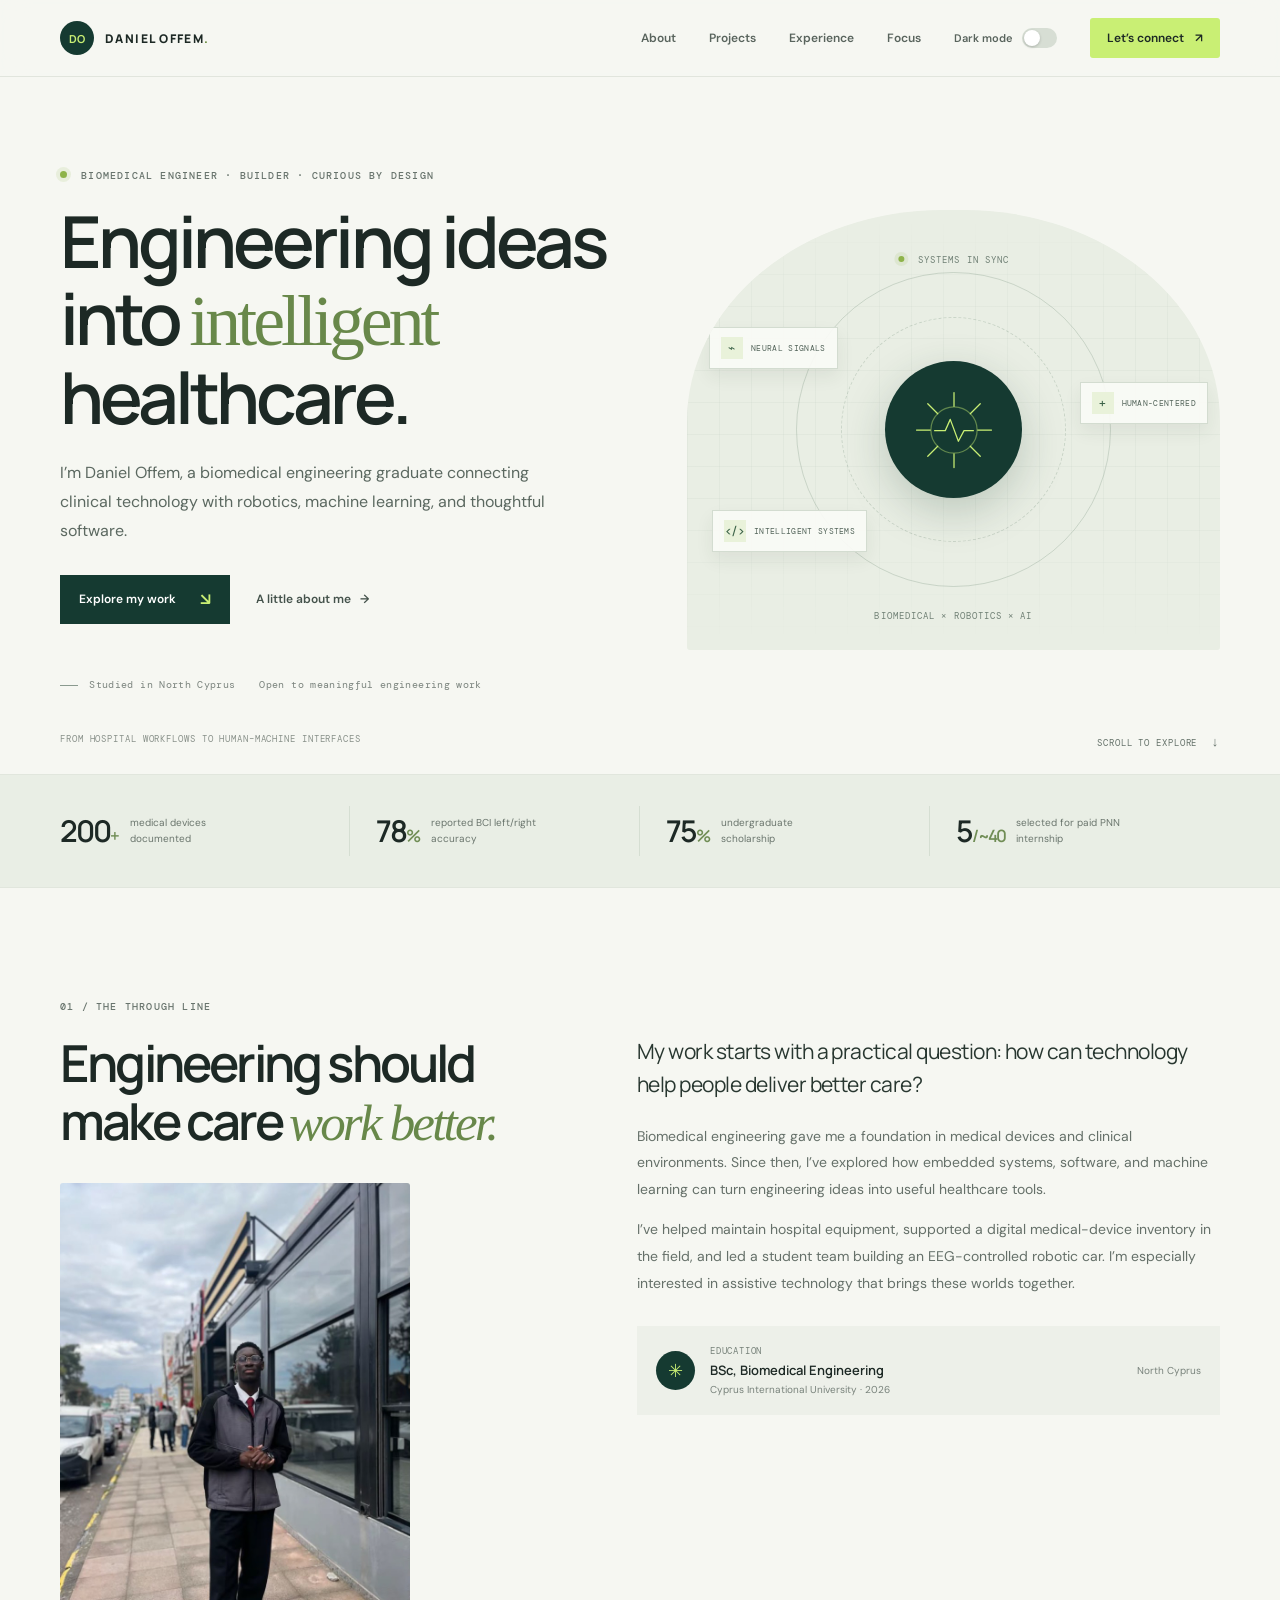
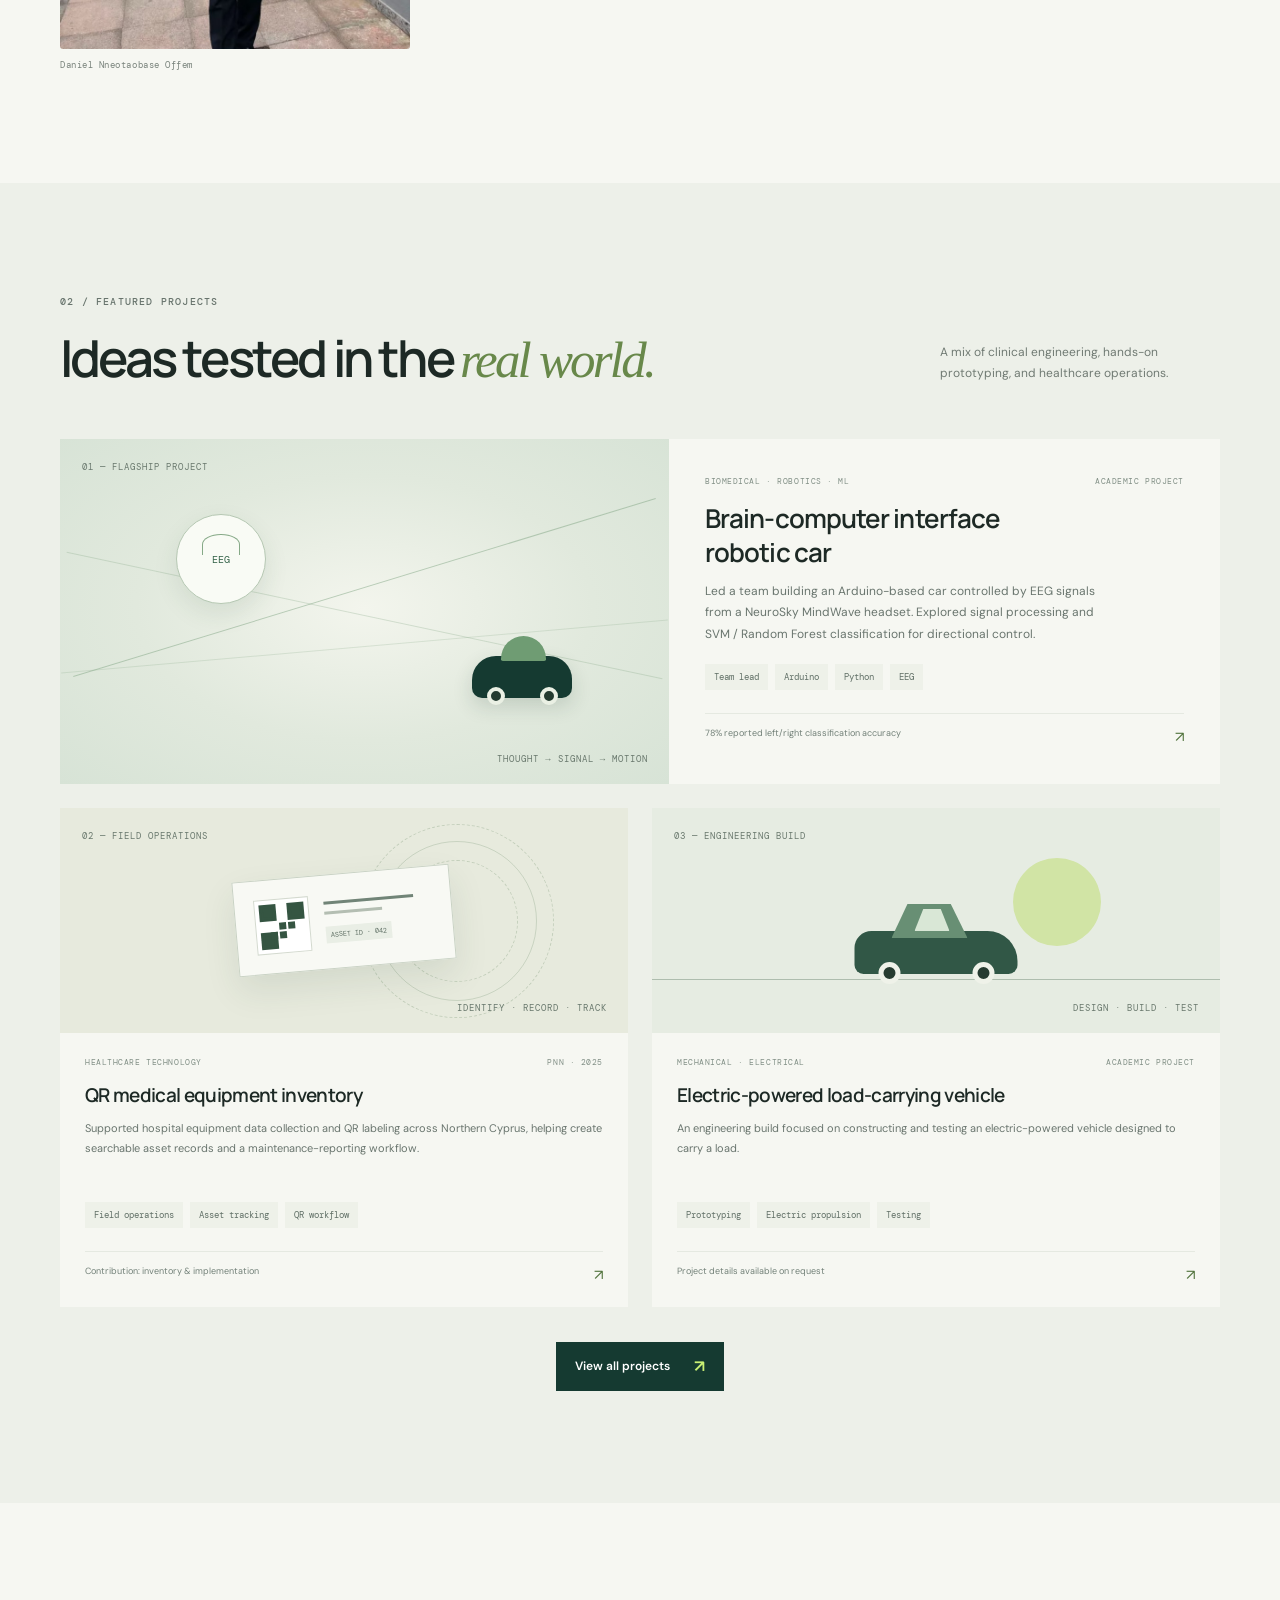
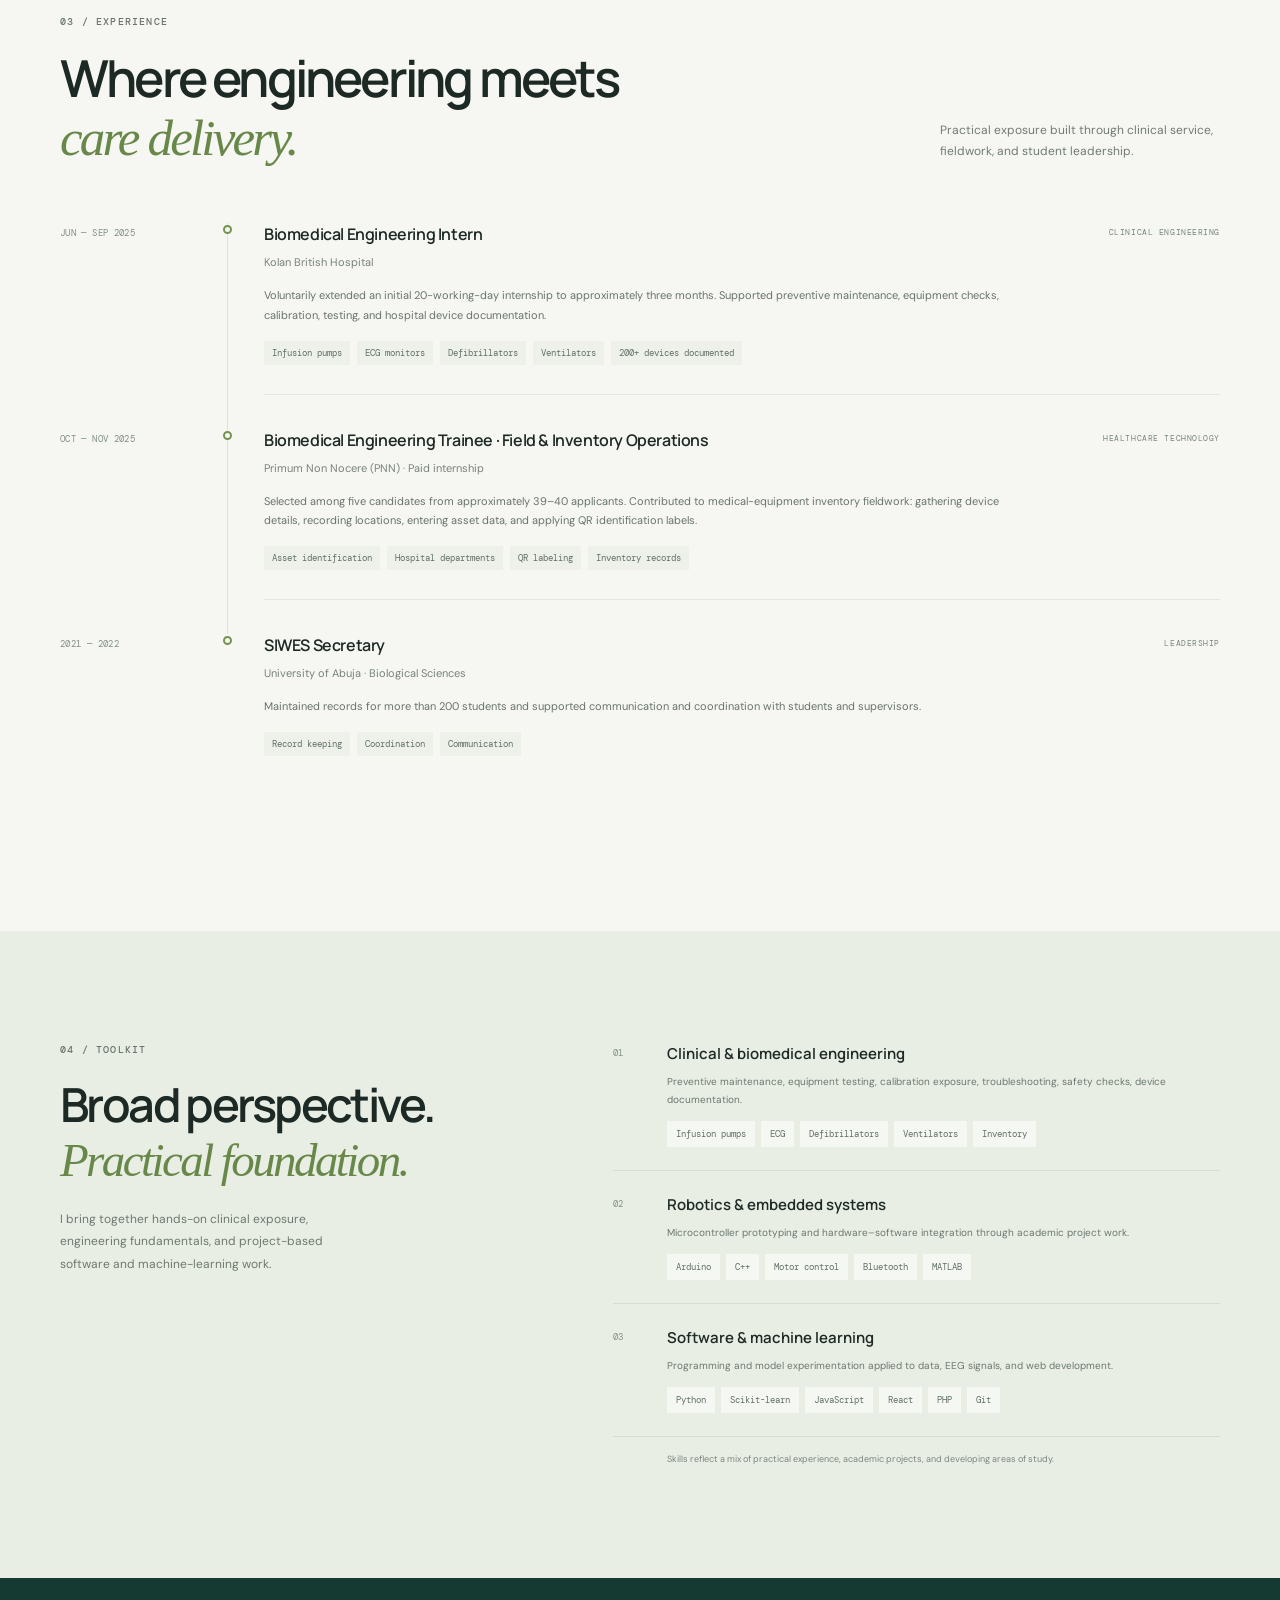
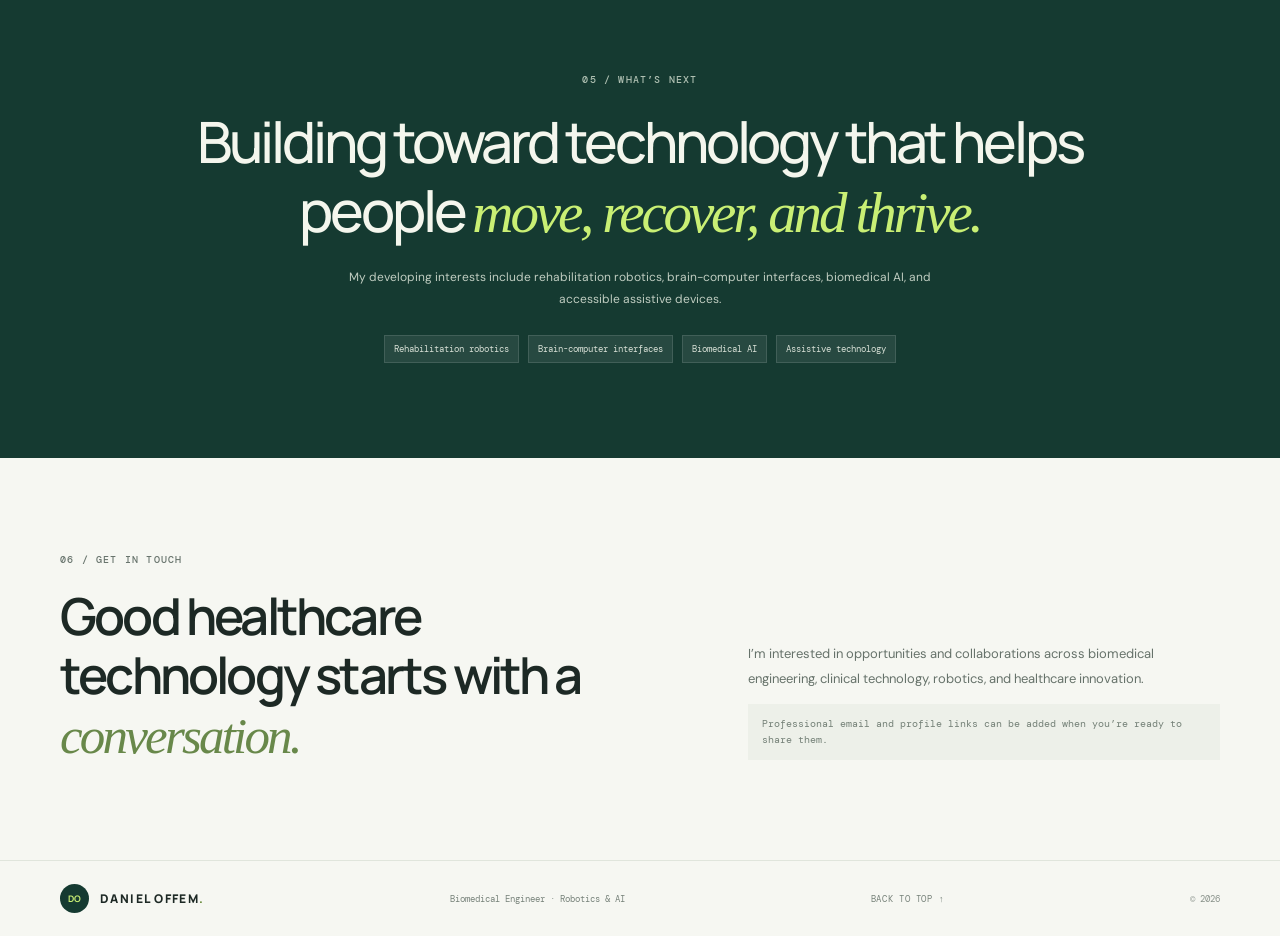
==== index.html @ da41ec12 "My first commit" ====
<!doctype html>
<html lang="en">
  <head>
    <meta charset="utf-8" />
    <meta name="viewport" content="width=device-width, initial-scale=1" />
    <meta
      name="description"
      content="Daniel Nneotaobase Offem is a biomedical engineering graduate working at the intersection of clinical technology, robotics, and AI."
    />
    <meta name="theme-color" content="#f6f7f2" />
    <title>Daniel Offem — Biomedical Engineer &amp; Emerging Technologist</title>
    <link rel="preconnect" href="https://fonts.googleapis.com" />
    <link rel="preconnect" href="https://fonts.gstatic.com" crossorigin />
    <link
      href="https://fonts.googleapis.com/css2?family=DM+Mono:wght@400;500&family=DM+Sans:wght@400;500;600;700&family=Manrope:wght@400;500;600;700;800&display=swap"
      rel="stylesheet"
    />
    <link rel="stylesheet" href="styles.css" />
    <script src="script.js" defer></script>
  </head>
  <body>
    <a class="skip-link" href="#main">Skip to content</a>
    <header class="site-header">
      <nav class="nav container" aria-label="Main navigation">
        <a class="brand" href="index.html#home" aria-label="Daniel Offem, home">
          <span class="brand-mark">DO</span>
          <span>DANIEL OFFEM<span class="brand-dot">.</span></span>
        </a>
        <button class="menu-toggle" type="button" aria-expanded="false" aria-controls="nav-links">
          <span class="sr-only">Toggle navigation</span>
          <span></span><span></span>
        </button>
        <div class="nav-links" id="nav-links">
          <a href="index.html#about">About</a>
          <a href="projects.html">Projects</a>
          <a href="index.html#experience">Experience</a>
          <a href="index.html#focus">Focus</a>
          <button class="theme-toggle" type="button" role="switch" aria-checked="false" aria-label="Dark mode">
            <span class="theme-toggle-label">Dark mode</span>
            <span class="theme-toggle-track" aria-hidden="true"><span></span></span>
          </button>
          <a class="nav-cta" href="index.html#contact">Let’s connect <span aria-hidden="true">↗</span></a>
        </div>
      </nav>
    </header>

    <main id="main">
      <section class="hero section" id="home">
        <div class="container hero-grid">
          <div class="hero-copy">
            <p class="eyebrow"><span class="status-dot"></span> BIOMEDICAL ENGINEER · BUILDER · CURIOUS BY DESIGN</p>
            <h1>Engineering ideas into <span>intelligent</span> healthcare.</h1>
            <p class="hero-lede">
              I’m Daniel Offem, a biomedical engineering graduate connecting clinical
              technology with robotics, machine learning, and thoughtful software.
            </p>
            <div class="hero-actions">
              <a class="button button-dark" href="projects.html">Explore my work <span aria-hidden="true">↘</span></a>
              <a class="text-link" href="#about">A little about me <span aria-hidden="true">→</span></a>
            </div>
            <div class="hero-meta">
              <span><span class="meta-line"></span> Studied in North Cyprus</span>
              <span>Open to meaningful engineering work</span>
            </div>
          </div>

          <div class="hero-visual" aria-label="Abstract illustration of biomedical engineering and connected systems" role="img">
            <div class="visual-orbit orbit-one"></div>
            <div class="visual-orbit orbit-two"></div>
            <div class="visual-grid"></div>
            <div class="visual-label label-top"><span class="pulse"></span> SYSTEMS IN SYNC</div>
            <div class="visual-center">
              <svg viewBox="0 0 160 160" aria-hidden="true">
                <path d="M80 20v22m0 76v22M20 80h22m76 0h22M38 38l16 16m52 52 16 16m0-84-16 16m-52 52-16 16" />
                <circle cx="80" cy="80" r="37" />
                <path d="M49 81h17l8-18 13 35 9-17h15" />
              </svg>
            </div>
            <div class="visual-node node-bci"><span class="node-icon">⌁</span><span>NEURAL SIGNALS</span></div>
            <div class="visual-node node-care"><span class="node-icon">+</span><span>HUMAN-CENTERED</span></div>
            <div class="visual-node node-code"><span class="node-icon">&lt;/&gt;</span><span>INTELLIGENT SYSTEMS</span></div>
            <div class="visual-label label-bottom">BIOMEDICAL × ROBOTICS × AI</div>
          </div>
        </div>
        <div class="container hero-bottom">
          <span>FROM HOSPITAL WORKFLOWS TO HUMAN–MACHINE INTERFACES</span>
          <a href="#about" aria-label="Scroll to about section">SCROLL TO EXPLORE <span aria-hidden="true">↓</span></a>
        </div>
      </section>

      <section class="proof-strip" aria-label="Selected highlights">
        <div class="container proof-grid">
          <div class="proof-item"><strong>200<span>+</span></strong><span>medical devices documented</span></div>
          <div class="proof-item"><strong>78<span>%</span></strong><span>reported BCI left/right accuracy</span></div>
          <div class="proof-item"><strong>75<span>%</span></strong><span>undergraduate scholarship</span></div>
          <div class="proof-item"><strong>5<span>/ ~40</span></strong><span>selected for paid PNN internship</span></div>
        </div>
      </section>

      <section class="section about-section" id="about">
        <div class="container two-column">
          <div class="section-intro">
            <p class="eyebrow">01 / THE THROUGH LINE</p>
            <h2>Engineering should make care <em>work better.</em></h2>
            <figure class="about-portrait">
              <img
                src="images/daniel-offem.jpg"
                alt="Daniel Offem standing on a city sidewalk."
                width="768"
                height="1024"
              />
              <figcaption>Daniel Nneotaobase Offem</figcaption>
            </figure>
          </div>
          <div class="about-copy">
            <p class="large-copy">
              My work starts with a practical question: how can technology help people
              deliver better care?
            </p>
            <p>
              Biomedical engineering gave me a foundation in medical devices and clinical
              environments. Since then, I’ve explored how embedded systems, software, and
              machine learning can turn engineering ideas into useful healthcare tools.
            </p>
            <p>
              I’ve helped maintain hospital equipment, supported a digital medical-device
              inventory in the field, and led a student team building an EEG-controlled
              robotic car. I’m especially interested in assistive technology that brings
              these worlds together.
            </p>
            <div class="education-card">
              <div class="education-icon" aria-hidden="true">✳</div>
              <div>
                <span class="card-kicker">EDUCATION</span>
                <strong>BSc, Biomedical Engineering</strong>
                <span>Cyprus International University · 2026</span>
              </div>
              <span class="education-location">North Cyprus</span>
            </div>
          </div>
        </div>
      </section>

      <section class="section work-section" id="work">
        <div class="container">
          <div class="section-heading">
            <div>
              <p class="eyebrow">02 / FEATURED PROJECTS</p>
              <h2>Ideas tested in the <em>real world.</em></h2>
            </div>
            <p class="section-note">A mix of clinical engineering, hands-on prototyping, and healthcare operations.</p>
          </div>
          <div class="project-grid">
            <article class="project-card project-featured">
              <div class="project-art bci-art">
                <span class="art-index">01 — FLAGSHIP PROJECT</span>
                <div class="signal-line signal-a"></div>
                <div class="signal-line signal-b"></div>
                <div class="signal-line signal-c"></div>
                <div class="bci-device"><span>EEG</span><i></i></div>
                <div class="bci-car"><span></span><span></span></div>
                <span class="art-caption">THOUGHT → SIGNAL → MOTION</span>
              </div>
              <div class="project-content">
                <div class="project-meta"><span>BIOMEDICAL · ROBOTICS · ML</span><span>ACADEMIC PROJECT</span></div>
                <h3>Brain-computer interface robotic car</h3>
                <p>
                  Led a team building an Arduino-based car controlled by EEG signals
                  from a NeuroSky MindWave headset. Explored signal processing and
                  SVM / Random Forest classification for directional control.
                </p>
                <div class="project-tags"><span>Team lead</span><span>Arduino</span><span>Python</span><span>EEG</span></div>
                <a class="project-foot" href="projects.html#bci-project" aria-label="Read the BCI robotic car project details"><span>78% reported left/right classification accuracy</span><span aria-hidden="true">↗</span></a>
              </div>
            </article>

            <article class="project-card">
              <div class="project-art inventory-art">
                <span class="art-index">02 — FIELD OPERATIONS</span>
                <div class="inventory-device">
                  <div class="qr-code" aria-hidden="true"><i></i><i></i><i></i><b></b></div>
                  <div><span class="device-line"></span><span class="device-line short"></span><span class="device-pill">ASSET ID · 042</span></div>
                </div>
                <div class="scan-ring"></div>
                <span class="art-caption">IDENTIFY · RECORD · TRACK</span>
              </div>
              <div class="project-content">
                <div class="project-meta"><span>HEALTHCARE TECHNOLOGY</span><span>PNN · 2025</span></div>
                <h3>QR medical equipment inventory</h3>
                <p>
                  Supported hospital equipment data collection and QR labeling across
                  Northern Cyprus, helping create searchable asset records and a
                  maintenance-reporting workflow.
                </p>
                <div class="project-tags"><span>Field operations</span><span>Asset tracking</span><span>QR workflow</span></div>
                <a class="project-foot" href="projects.html#inventory-project" aria-label="Read the QR medical equipment inventory project details"><span>Contribution: inventory &amp; implementation</span><span aria-hidden="true">↗</span></a>
              </div>
            </article>

            <article class="project-card">
              <div class="project-art vehicle-art">
                <span class="art-index">03 — ENGINEERING BUILD</span>
                <div class="vehicle-sun"></div>
                <div class="vehicle-track"></div>
                <div class="vehicle">
                  <span class="vehicle-cabin"></span><span class="wheel wheel-one"></span><span class="wheel wheel-two"></span>
                </div>
                <span class="art-caption">DESIGN · BUILD · TEST</span>
              </div>
              <div class="project-content">
                <div class="project-meta"><span>MECHANICAL · ELECTRICAL</span><span>ACADEMIC PROJECT</span></div>
                <h3>Electric-powered load-carrying vehicle</h3>
                <p>
                  An engineering build focused on constructing and testing an
                  electric-powered vehicle designed to carry a load.
                </p>
                <div class="project-tags"><span>Prototyping</span><span>Electric propulsion</span><span>Testing</span></div>
                <a class="project-foot" href="projects.html#vehicle-project" aria-label="Read the electric vehicle project details"><span>Project details available on request</span><span aria-hidden="true">↗</span></a>
              </div>
            </article>
          </div>
          <div class="all-projects-link">
            <a class="button button-dark" href="projects.html">View all projects <span aria-hidden="true">↗</span></a>
          </div>
        </div>
      </section>

      <section class="section experience-section" id="experience">
        <div class="container">
          <div class="section-heading">
            <div>
              <p class="eyebrow">03 / EXPERIENCE</p>
              <h2>Where engineering meets <em>care delivery.</em></h2>
            </div>
            <p class="section-note">Practical exposure built through clinical service, fieldwork, and student leadership.</p>
          </div>
          <div class="timeline">
            <article class="timeline-item">
              <div class="timeline-date">JUN — SEP 2025</div>
              <div class="timeline-marker"><span></span></div>
              <div class="timeline-body">
                <div class="timeline-title"><div><h3>Biomedical Engineering Intern</h3><span>Kolan British Hospital</span></div><span class="timeline-type">CLINICAL ENGINEERING</span></div>
                <p>Voluntarily extended an initial 20-working-day internship to approximately three months. Supported preventive maintenance, equipment checks, calibration, testing, and hospital device documentation.</p>
                <div class="experience-chips"><span>Infusion pumps</span><span>ECG monitors</span><span>Defibrillators</span><span>Ventilators</span><span>200+ devices documented</span></div>
              </div>
            </article>
            <article class="timeline-item">
              <div class="timeline-date">OCT — NOV 2025</div>
              <div class="timeline-marker"><span></span></div>
              <div class="timeline-body">
                <div class="timeline-title"><div><h3>Biomedical Engineering Trainee · Field &amp; Inventory Operations</h3><span>Primum Non Nocere (PNN) · Paid internship</span></div><span class="timeline-type">HEALTHCARE TECHNOLOGY</span></div>
                <p>Selected among five candidates from approximately 39–40 applicants. Contributed to medical-equipment inventory fieldwork: gathering device details, recording locations, entering asset data, and applying QR identification labels.</p>
                <div class="experience-chips"><span>Asset identification</span><span>Hospital departments</span><span>QR labeling</span><span>Inventory records</span></div>
              </div>
            </article>
            <article class="timeline-item">
              <div class="timeline-date">2021 — 2022</div>
              <div class="timeline-marker"><span></span></div>
              <div class="timeline-body">
                <div class="timeline-title"><div><h3>SIWES Secretary</h3><span>University of Abuja · Biological Sciences</span></div><span class="timeline-type">LEADERSHIP</span></div>
                <p>Maintained records for more than 200 students and supported communication and coordination with students and supervisors.</p>
                <div class="experience-chips"><span>Record keeping</span><span>Coordination</span><span>Communication</span></div>
              </div>
            </article>
          </div>
        </div>
      </section>

      <section class="section capabilities-section">
        <div class="container capability-grid">
          <div>
            <p class="eyebrow">04 / TOOLKIT</p>
            <h2>Broad perspective.<br /><em>Practical foundation.</em></h2>
            <p class="capability-intro">I bring together hands-on clinical exposure, engineering fundamentals, and project-based software and machine-learning work.</p>
          </div>
          <div class="capability-list">
            <article class="capability">
              <span class="capability-number">01</span>
              <div><h3>Clinical &amp; biomedical engineering</h3><p>Preventive maintenance, equipment testing, calibration exposure, troubleshooting, safety checks, device documentation.</p><div class="skill-tags"><span>Infusion pumps</span><span>ECG</span><span>Defibrillators</span><span>Ventilators</span><span>Inventory</span></div></div>
            </article>
            <article class="capability">
              <span class="capability-number">02</span>
              <div><h3>Robotics &amp; embedded systems</h3><p>Microcontroller prototyping and hardware–software integration through academic project work.</p><div class="skill-tags"><span>Arduino</span><span>C++</span><span>Motor control</span><span>Bluetooth</span><span>MATLAB</span></div></div>
            </article>
            <article class="capability">
              <span class="capability-number">03</span>
              <div><h3>Software &amp; machine learning</h3><p>Programming and model experimentation applied to data, EEG signals, and web development.</p><div class="skill-tags"><span>Python</span><span>Scikit-learn</span><span>JavaScript</span><span>React</span><span>PHP</span><span>Git</span></div></div>
            </article>
            <p class="capability-note">Skills reflect a mix of practical experience, academic projects, and developing areas of study.</p>
          </div>
        </div>
      </section>

      <section class="focus-section" id="focus">
        <div class="container focus-inner">
          <p class="eyebrow">05 / WHAT’S NEXT</p>
          <h2>Building toward technology that helps people <em>move, recover, and thrive.</em></h2>
          <p>My developing interests include rehabilitation robotics, brain-computer interfaces, biomedical AI, and accessible assistive devices.</p>
          <div class="focus-tags"><span>Rehabilitation robotics</span><span>Brain-computer interfaces</span><span>Biomedical AI</span><span>Assistive technology</span></div>
        </div>
      </section>

      <section class="section contact-section" id="contact">
        <div class="container contact-inner">
          <div>
            <p class="eyebrow">06 / GET IN TOUCH</p>
            <h2>Good healthcare technology starts with a <em>conversation.</em></h2>
          </div>
          <div class="contact-copy">
            <p>I’m interested in opportunities and collaborations across biomedical engineering, clinical technology, robotics, and healthcare innovation.</p>
            <p class="contact-note">Professional email and profile links can be added when you’re ready to share them.</p>
          </div>
        </div>
      </section>
    </main>

    <footer class="site-footer">
      <div class="container footer-inner">
        <a class="brand footer-brand" href="index.html#home"><span class="brand-mark">DO</span><span>DANIEL OFFEM<span class="brand-dot">.</span></span></a>
        <span>Biomedical Engineer · Robotics &amp; AI</span>
        <a href="index.html#home">BACK TO TOP ↑</a>
        <span class="copyright">© <span id="year">2026</span></span>
      </div>
    </footer>
  </body>
</html>
---- styles.css ----
:root {
  color-scheme: light;
  --paper: #f6f7f2;
  --paper-2: #eef0e9;
  --ink: #1d2925;
  --muted: #68736d;
  --line: #dce1d8;
  --green: #c9ef74;
  --deep-green: #153a31;
  --serif: Georgia, "Times New Roman", serif;
  --sans: "DM Sans", "Segoe UI", sans-serif;
  --display: "Manrope", "DM Sans", sans-serif;
}

* { box-sizing: border-box; }
html { scroll-behavior: smooth; scroll-padding-top: 88px; }
body { margin: 0; background: var(--paper); color: var(--ink); font-family: var(--sans); -webkit-font-smoothing: antialiased; }
a { color: inherit; text-decoration: none; }
button { font: inherit; }
.container { width: min(1160px, calc(100% - 64px)); margin: 0 auto; }
.section { padding: 112px 0; }
.sr-only, .skip-link:not(:focus) { position: absolute; width: 1px; height: 1px; padding: 0; margin: -1px; overflow: hidden; clip: rect(0, 0, 0, 0); white-space: nowrap; border: 0; }
.skip-link:focus { position: fixed; top: 12px; left: 12px; z-index: 20; padding: 12px 18px; background: var(--green); color: var(--ink); }
.site-header { position: sticky; top: 0; z-index: 10; background: rgba(246, 247, 242, .91); border-bottom: 1px solid rgba(220, 225, 216, .78); backdrop-filter: blur(14px); }
.nav { height: 76px; display: flex; align-items: center; justify-content: space-between; }
.brand { display: inline-flex; align-items: center; gap: 11px; font: 800 12px var(--display); letter-spacing: .12em; }
.brand-mark { width: 34px; height: 34px; display: grid; place-items: center; background: var(--deep-green); color: var(--green); border-radius: 50%; font: 700 11px var(--display); letter-spacing: -.04em; }
.brand-dot { color: #638735; }
.nav-links { display: flex; align-items: center; gap: 33px; color: #59645d; font-size: 12px; font-weight: 600; }
.nav-links > a:not(.nav-cta):hover, .text-link:hover { color: #668b36; }
.nav-cta { padding: 12px 17px; color: var(--ink); background: var(--green); border-radius: 3px; }
.nav-cta span { padding-left: 8px; }
.menu-toggle { display: none; }

.hero { position: relative; min-height: 662px; padding: 92px 0 24px; overflow: hidden; }
.hero-grid { display: grid; grid-template-columns: 1fr .93fr; align-items: center; gap: 54px; }
.eyebrow { margin: 0 0 21px; color: #68746d; font: 500 10px "DM Mono", monospace; letter-spacing: .12em; }
.status-dot, .pulse { display: inline-block; width: 7px; height: 7px; margin-right: 7px; border-radius: 50%; background: #8eb34a; vertical-align: 1px; box-shadow: 0 0 0 4px rgba(142, 179, 74, .13); }
h1, h2, h3, p { margin-top: 0; }
h1, h2 { font-family: var(--display); letter-spacing: -.055em; }
h1 { max-width: 650px; margin-bottom: 23px; font-size: clamp(47px, 5.6vw, 72px); line-height: 1.07; font-weight: 600; }
h1 span, h2 em { color: #68884a; font-family: var(--serif); font-weight: 400; }
.hero-lede { max-width: 505px; margin-bottom: 29px; color: #5b6860; font-size: 16px; line-height: 1.8; }
.hero-actions { display: flex; align-items: center; gap: 26px; }
.button { display: inline-flex; align-items: center; gap: 24px; min-height: 49px; padding: 0 19px; font-size: 12px; font-weight: 600; }
.button-dark { background: var(--deep-green); color: white; }
.button-dark span { color: var(--green); font-size: 17px; }
.text-link { color: #44524b; font-size: 12px; font-weight: 600; }
.text-link span { margin-left: 6px; }
.hero-meta { display: flex; flex-wrap: wrap; gap: 24px; margin-top: 54px; color: #7b847e; font: 10px "DM Mono", monospace; letter-spacing: .035em; }
.meta-line { display: inline-block; width: 18px; margin-right: 5px; border-top: 1px solid #8a9a8f; vertical-align: middle; }
.hero-visual { position: relative; height: 440px; isolation: isolate; display: grid; place-items: center; overflow: hidden; background: #e9eee4; border-radius: 48% 48% 3px 3px; }
.visual-grid { position: absolute; inset: 0; z-index: -1; opacity: .43; background-image: linear-gradient(rgba(36, 73, 58, .08) 1px, transparent 1px), linear-gradient(90deg, rgba(36, 73, 58, .08) 1px, transparent 1px); background-size: 32px 32px; mask-image: linear-gradient(to bottom, transparent, black 25%, black 70%, transparent); }
.visual-orbit { position: absolute; border: 1px solid rgba(70, 108, 81, .2); border-radius: 50%; }
.orbit-one { width: 315px; height: 315px; }
.orbit-two { width: 225px; height: 225px; border-style: dashed; animation: rotate 55s linear infinite; }
.visual-center { z-index: 1; width: 137px; height: 137px; display: grid; place-items: center; background: var(--deep-green); border-radius: 50%; box-shadow: 0 14px 44px rgba(31, 68, 51, .22); }
.visual-center svg { width: 100px; fill: none; stroke: var(--green); stroke-width: 2; stroke-linecap: round; stroke-linejoin: round; }
.visual-center svg circle { stroke: rgba(201, 239, 116, .42); }
.visual-label { position: absolute; color: #708075; font: 9px "DM Mono", monospace; letter-spacing: .12em; }
.label-top { top: 44px; left: 50%; transform: translateX(-50%); white-space: nowrap; }
.label-bottom { bottom: 28px; left: 50%; transform: translateX(-50%); white-space: nowrap; }
.pulse { width: 6px; height: 6px; margin-right: 8px; }
.visual-node { position: absolute; display: flex; align-items: center; gap: 8px; padding: 9px 11px; background: rgba(250, 251, 247, .92); border: 1px solid rgba(205, 215, 203, .85); box-shadow: 0 8px 18px rgba(38, 63, 49, .07); color: #53645a; font: 8px "DM Mono", monospace; letter-spacing: .04em; }
.node-icon { display: grid; place-items: center; min-width: 22px; height: 22px; background: #e9f2da; color: #3c6348; font: 500 12px var(--sans); }
.node-bci { top: 117px; left: 22px; }
.node-care { top: 172px; right: 12px; }
.node-code { bottom: 98px; left: 25px; }
.hero-bottom { display: flex; justify-content: space-between; margin-top: 42px; color: #89918a; font: 9px "DM Mono", monospace; letter-spacing: .1em; }
.hero-bottom a { color: #647169; }
.hero-bottom a span { padding-left: 8px; font-size: 13px; }
@keyframes rotate { to { transform: rotate(360deg); } }

.proof-strip { background: #e9eee5; border-top: 1px solid #e1e6dd; border-bottom: 1px solid #e1e6dd; }
.proof-grid { min-height: 112px; display: grid; grid-template-columns: repeat(4, 1fr); align-items: center; }
.proof-item { display: flex; align-items: center; gap: 12px; min-height: 50px; padding: 0 26px; border-right: 1px solid #d5ded2; }
.proof-item:first-child { padding-left: 0; }
.proof-item:last-child { padding-right: 0; border-right: 0; }
.proof-item strong { white-space: nowrap; font: 600 30px var(--display); letter-spacing: -.07em; }
.proof-item strong span { color: #708d55; font-size: 17px; }
.proof-item > span { max-width: 125px; color: #6a756d; font-size: 10px; line-height: 1.55; }

.two-column { display: grid; grid-template-columns: .9fr 1.1fr; gap: 100px; }
.section-intro h2, .section-heading h2, .capabilities-section h2, .contact-inner h2 { margin: 0; font-size: clamp(36px, 4vw, 51px); line-height: 1.15; font-weight: 600; }
.about-portrait { max-width: 350px; margin: 30px 0 0; }
.about-portrait img { display: block; width: 100%; height: auto; aspect-ratio: 3 / 4; object-fit: cover; object-position: center 42%; border-radius: 3px; }
.about-portrait figcaption { margin-top: 10px; color: #78827b; font: 9px "DM Mono", monospace; letter-spacing: .06em; }
.about-copy { padding-top: 35px; }
.about-copy > p { color: #657069; font-size: 14px; line-height: 1.9; }
.about-copy .large-copy { color: #283730; font: 400 21px/1.6 var(--display); letter-spacing: -.025em; }
.education-card { display: flex; align-items: center; gap: 15px; margin-top: 30px; padding: 19px; background: #edf0e9; }
.education-icon { display: grid; place-items: center; width: 39px; height: 39px; border-radius: 50%; background: var(--deep-green); color: var(--green); font-size: 18px; }
.education-card > div:nth-child(2) { display: grid; gap: 4px; }
.card-kicker { color: #77827a; font: 9px "DM Mono", monospace; letter-spacing: .09em; }
.education-card strong { font: 600 13px var(--display); }
.education-card > div > span:last-child, .education-location { color: #78827b; font-size: 10px; }
.education-location { margin-left: auto; white-space: nowrap; }

.work-section { background: #edf0e9; }
.section-heading { display: flex; justify-content: space-between; align-items: end; gap: 40px; margin-bottom: 49px; }
.section-heading h2 { max-width: 620px; }
.section-note { max-width: 280px; margin: 0 0 5px; color: #707a73; font-size: 12px; line-height: 1.8; }
.project-grid { display: grid; grid-template-columns: repeat(2, 1fr); gap: 24px; align-items: start; }
.project-card { background: var(--paper); }
.project-featured { grid-column: span 2; display: grid; grid-template-columns: 1.05fr .95fr; }
.project-art { position: relative; min-height: 225px; display: flex; overflow: hidden; align-items: center; justify-content: center; background: #dfe8db; }
.project-featured .project-art { min-height: 345px; }
.art-index, .art-caption { position: absolute; z-index: 2; color: #69786d; font: 9px "DM Mono", monospace; letter-spacing: .11em; }
.art-index { top: 22px; left: 22px; }
.art-caption { right: 21px; bottom: 19px; }
.bci-art { background: radial-gradient(ellipse at 50% 49%, #f3f5ed 0, #e1e9dd 53%, #d7e3d6 100%); }
.signal-line { position: absolute; left: 0; right: 0; height: 1px; background: #8bac8d; opacity: .55; transform: rotate(-17deg); }
.signal-a { top: 43%; }.signal-b { top: 51%; transform: rotate(12deg); opacity: .32; }.signal-c { top: 60%; transform: rotate(-5deg); opacity: .25; }
.bci-device { position: absolute; top: 75px; left: 19%; z-index: 1; width: 90px; height: 90px; display: grid; place-items: center; color: #356349; background: #f9fbf5; border: 1px solid #b6c8b3; border-radius: 50%; font: 10px "DM Mono", monospace; box-shadow: 0 10px 24px rgba(42, 75, 53, .1); }
.bci-device i { position: absolute; top: 19px; width: 38px; height: 21px; border: 1px solid #86a987; border-bottom: 0; border-radius: 50% 50% 0 0; }
.bci-car { position: absolute; right: 16%; bottom: 86px; width: 100px; height: 42px; border-radius: 24px 23px 10px 10px; background: var(--deep-green); box-shadow: 0 8px 20px rgba(25, 55, 42, .16); }
.bci-car:before { content: ""; position: absolute; left: 29px; top: -20px; width: 45px; height: 25px; border-radius: 25px 25px 2px 2px; background: #6f9c73; }
.bci-car span { position: absolute; bottom: -7px; left: 15px; width: 18px; height: 18px; border: 4px solid #eaf0e4; background: #243b30; border-radius: 50%; }
.bci-car span + span { left: 68px; }
.inventory-art { background: #e7eadd; }
.inventory-device { z-index: 1; width: 218px; padding: 19px; display: flex; gap: 15px; align-items: center; background: #f8f9f4; border: 1px solid #c9d2c4; box-shadow: 0 15px 34px rgba(42, 71, 48, .1); transform: rotate(-5deg); }
.qr-code { width: 55px; height: 55px; flex: 0 0 auto; display: grid; grid-template-columns: repeat(5, 1fr); grid-template-rows: repeat(5, 1fr); gap: 2px; background: white; padding: 4px; border: 1px solid #d4dacf; }
.qr-code i, .qr-code b { display: block; background: #355542; }
.qr-code i:nth-child(1) { grid-area: 1 / 1 / 3 / 3; outline: 2px solid #355542; outline-offset: -4px; }.qr-code i:nth-child(2) { grid-area: 1 / 4 / 3 / 6; outline: 2px solid #355542; outline-offset: -4px; }.qr-code i:nth-child(3) { grid-area: 4 / 1 / 6 / 3; outline: 2px solid #355542; outline-offset: -4px; }.qr-code b { grid-area: 3 / 3; box-shadow: 9px 0 #355542, 0 9px #355542, -9px 9px #355542; }
.device-line { display: block; width: 90px; margin-bottom: 7px; border-top: 3px solid #718477; }
.device-line.short { width: 58px; border-color: #b4beb2; }
.device-pill { display: inline-block; margin-top: 5px; padding: 4px 5px; background: #e9eee5; color: #637368; font: 7px "DM Mono", monospace; }
.scan-ring { position: absolute; right: 16%; width: 160px; height: 160px; border: 1px solid rgba(93, 128, 90, .22); border-radius: 50%; }
.scan-ring:before, .scan-ring:after { content: ""; position: absolute; inset: 18px; border: 1px dashed rgba(93, 128, 90, .25); border-radius: 50%; }
.scan-ring:after { inset: -18px; }
.vehicle-art { background: #e6ece2; }
.vehicle-sun { position: absolute; top: 50px; right: 21%; width: 88px; height: 88px; border-radius: 50%; background: #d1e4a5; }
.vehicle-track { position: absolute; right: 0; bottom: 53px; left: 0; border-top: 1px solid #aebdae; }
.vehicle { position: absolute; z-index: 1; left: 50%; bottom: 59px; width: 163px; height: 43px; border-radius: 17px 30px 9px 9px; background: #315746; transform: translateX(-50%); }
.vehicle:before { content: ""; position: absolute; left: 37px; top: -27px; width: 76px; height: 34px; background: #688f74; clip-path: polygon(21% 0, 78% 0, 100% 100%, 0 100%); }
.vehicle-cabin { position: absolute; z-index: 1; left: 60px; top: -22px; width: 35px; height: 22px; background: #d9e7d6; clip-path: polygon(25% 0, 75% 0, 100% 100%, 0 100%); }
.wheel { position: absolute; bottom: -10px; left: 24px; width: 22px; height: 22px; border: 5px solid #eff2e9; border-radius: 50%; background: #263b30; }
.wheel-two { left: auto; right: 23px; }
.project-content { padding: 24px 25px 22px; }
.project-featured .project-content { padding: 37px 36px 29px; }
.project-meta { display: flex; justify-content: space-between; gap: 10px; color: #829087; font: 8px "DM Mono", monospace; letter-spacing: .07em; }
.project-content h3 { margin: 16px 0 11px; font: 600 19px/1.3 var(--display); letter-spacing: -.035em; }
.project-featured .project-content h3 { max-width: 370px; font-size: 26px; }
.project-content > p { min-height: 66px; margin-bottom: 17px; color: #69756e; font-size: 11px; line-height: 1.8; }
.project-featured .project-content > p { max-width: 410px; font-size: 12px; }
.project-tags, .experience-chips, .skill-tags, .focus-tags { display: flex; flex-wrap: wrap; gap: 7px; }
.project-tags span, .experience-chips span, .skill-tags span, .focus-tags span { padding: 7px 9px; background: #eef1e9; color: #617067; font: 9px "DM Mono", monospace; }
.project-foot { display: flex; justify-content: space-between; margin-top: 23px; padding-top: 13px; border-top: 1px solid #e5e9e1; color: #728078; font-size: 9px; }
.project-foot span + span { color: #52743e; font-size: 15px; }

.experience-section { background: var(--paper); }
.timeline { margin-top: 55px; }
.timeline-item { display: grid; grid-template-columns: 130px 30px 1fr; gap: 22px; padding-bottom: 34px; }
.timeline-date { padding-top: 4px; color: #819087; font: 9px "DM Mono", monospace; letter-spacing: .04em; }
.timeline-marker { position: relative; display: flex; justify-content: center; }
.timeline-marker:before { position: absolute; top: 0; bottom: -34px; width: 1px; content: ""; background: #dce3d8; }
.timeline-item:last-child .timeline-marker:before { display: none; }
.timeline-marker span { position: relative; z-index: 1; width: 9px; height: 9px; margin-top: 2px; border: 2px solid #749350; border-radius: 50%; background: var(--paper); }
.timeline-body { padding-bottom: 29px; border-bottom: 1px solid #e3e7df; }
.timeline-item:last-child .timeline-body { border: 0; }
.timeline-title { display: flex; justify-content: space-between; align-items: start; gap: 20px; }
.timeline-title h3 { margin: 0 0 5px; font: 600 16px var(--display); letter-spacing: -.025em; }
.timeline-title div > span { color: #77827b; font-size: 11px; }
.timeline-type { padding-top: 4px; color: #77877b; font: 8px "DM Mono", monospace; letter-spacing: .07em; white-space: nowrap; }
.timeline-body > p { max-width: 740px; margin: 15px 0; color: #68736d; font-size: 11px; line-height: 1.8; }
.experience-chips span { padding: 6px 8px; }

.capabilities-section { background: #e9eee5; }
.capability-grid { display: grid; grid-template-columns: .85fr 1.15fr; gap: 105px; }
.capabilities-section h2 { font-size: clamp(34px, 3.8vw, 47px); }
.capability-intro { max-width: 310px; margin-top: 21px; color: #6d786f; font-size: 12px; line-height: 1.85; }
.capability { display: grid; grid-template-columns: 38px 1fr; gap: 16px; padding: 23px 0; border-bottom: 1px solid #d5ded4; }
.capability:first-child { padding-top: 0; }
.capability-number { padding-top: 4px; color: #829085; font: 9px "DM Mono", monospace; }
.capability h3 { margin: 0 0 9px; font: 600 15px var(--display); }
.capability p { max-width: 520px; margin-bottom: 12px; color: #6b776f; font-size: 10px; line-height: 1.8; }
.skill-tags { gap: 6px; }
.skill-tags span { background: rgba(255,255,255,.55); }
.capability-note { margin: 15px 0 0 54px; color: #7a857e; font-size: 9px; line-height: 1.6; }

.focus-section { padding: 95px 0; background: var(--deep-green); color: #f4f6ed; }
.focus-inner { max-width: 920px; text-align: center; }
.focus-section .eyebrow { color: #afc0b2; }
.focus-section h2 { margin: 0 auto 20px; font-size: clamp(37px, 5vw, 57px); line-height: 1.2; font-weight: 500; }
.focus-section h2 em { color: var(--green); }
.focus-section > .container > p:not(.eyebrow) { max-width: 590px; margin: 0 auto 25px; color: #c0cdc1; font-size: 12px; line-height: 1.8; }
.focus-tags { justify-content: center; gap: 9px; }
.focus-tags span { background: rgba(255,255,255,.08); color: #d9e1d7; border: 1px solid rgba(255,255,255,.12); }

.contact-section { padding: 95px 0; }
.contact-inner { display: grid; grid-template-columns: 1.1fr .9fr; gap: 110px; align-items: end; }
.contact-inner h2 { max-width: 610px; }
.contact-copy { padding-bottom: 5px; }
.contact-copy > p:first-child { color: #66726a; font-size: 13px; line-height: 1.9; }
.contact-copy .contact-note { margin: 0; padding: 12px 14px; background: #edf0e9; color: #748077; font: 10px/1.6 "DM Mono", monospace; }
.site-footer { padding: 23px 0; border-top: 1px solid #e0e5dc; }
.footer-inner { display: flex; align-items: center; justify-content: space-between; gap: 20px; color: #77827a; font: 9px "DM Mono", monospace; }
.footer-brand { color: var(--ink); font-family: var(--display); }
.footer-brand .brand-mark { width: 29px; height: 29px; font-size: 9px; }
.footer-inner > a:last-of-type { letter-spacing: .07em; }
.copyright { color: #8a938c; }

@media (max-width: 900px) {
  .container { width: min(100% - 44px, 720px); }
  .section { padding: 85px 0; }
  .hero { padding-top: 72px; }
  .hero-grid { grid-template-columns: 1fr .8fr; gap: 24px; }
  .hero-visual { height: 380px; }
  .visual-node { font-size: 7px; }
  .node-bci { left: 5px; }.node-care { right: 4px; }.node-code { left: 8px; }
  .proof-item { padding: 0 12px; gap: 8px; }
  .proof-item strong { font-size: 25px; }
  .two-column, .capability-grid { gap: 55px; }
  .project-featured { grid-template-columns: 1fr 1fr; }
  .project-featured .project-art { min-height: 360px; }
  .project-featured .project-content { padding: 25px; }
  .contact-inner { gap: 55px; }
}
@media (max-width: 680px) {
  .container { width: calc(100% - 38px); }
  .section { padding: 70px 0; }
  .nav { height: 66px; }
  .menu-toggle { display: grid; gap: 5px; padding: 10px; background: none; border: 0; }
  .menu-toggle span:not(.sr-only) { width: 22px; height: 1px; background: var(--ink); }
  .nav-links { position: absolute; top: 65px; right: 0; left: 0; display: none; align-items: stretch; gap: 0; padding: 8px 20px 17px; background: var(--paper); border-bottom: 1px solid var(--line); }
  .nav-links.is-open { display: flex; flex-direction: column; }
  .nav-links > a { padding: 13px 0; }
  .nav-links .nav-cta { margin-top: 6px; padding: 12px; text-align: center; }
  .hero { min-height: unset; padding: 60px 0 20px; }
  .hero-grid { grid-template-columns: 1fr; gap: 42px; }
  .eyebrow { font-size: 9px; }
  h1 { max-width: 540px; font-size: clamp(43px, 12vw, 61px); }
  .hero-lede { max-width: 470px; font-size: 14px; }
  .hero-meta { gap: 13px; margin-top: 35px; font-size: 9px; }
  .hero-visual { width: 100%; max-width: 420px; height: 360px; justify-self: center; }
  .hero-bottom { gap: 15px; margin-top: 25px; font-size: 7px; }
  .hero-bottom > span { max-width: 240px; line-height: 1.7; }
  .proof-grid { grid-template-columns: 1fr 1fr; padding: 10px 0; }
  .proof-item { min-height: 73px; padding: 8px 11px; border-right: 0; }
  .proof-item:nth-child(odd) { border-right: 1px solid #d5ded2; }
  .proof-item:nth-child(-n+2) { border-bottom: 1px solid #d5ded2; }
  .proof-item:first-child { padding-left: 11px; }
  .proof-item:last-child { padding-right: 11px; }
  .proof-item > span { max-width: 120px; font-size: 9px; }
  .proof-item strong { font-size: 28px; }
  .two-column, .capability-grid, .contact-inner { grid-template-columns: 1fr; gap: 26px; }
  .about-copy { padding-top: 0; }
  .section-intro h2, .section-heading h2, .capabilities-section h2, .contact-inner h2 { font-size: 37px; }
  .education-card { flex-wrap: wrap; }
  .education-location { display: none; }
  .section-heading { display: block; margin-bottom: 32px; }
  .section-note { margin-top: 15px; }
  .project-grid { grid-template-columns: 1fr; gap: 17px; }
  .project-featured { grid-column: auto; display: block; }
  .project-featured .project-art { min-height: 270px; }
  .project-art { min-height: 220px; }
  .project-featured .project-content, .project-content { padding: 22px; }
  .project-featured .project-content h3 { font-size: 22px; }
  .project-content > p { min-height: unset; }
  .timeline { margin-top: 38px; }
  .timeline-item { grid-template-columns: 1fr 20px; gap: 10px; padding-bottom: 22px; }
  .timeline-date { grid-column: 1; grid-row: 1; }
  .timeline-marker { grid-column: 2; grid-row: 1 / span 2; }
  .timeline-body { grid-column: 1; grid-row: 2; padding-bottom: 22px; }
  .timeline-title { display: block; }
  .timeline-type { display: inline-block; margin-top: 10px; }
  .capability-grid { gap: 35px; }
  .capability-note { margin-left: 0; }
  .focus-section { padding: 76px 0; }
  .focus-section h2 { font-size: 39px; }
  .contact-inner { gap: 25px; }
  .footer-inner { flex-wrap: wrap; justify-content: space-between; }
  .footer-inner > span:nth-child(2) { display: none; }
}
@media (prefers-reduced-motion: reduce) {
  *, *::before, *::after { scroll-behavior: auto !important; animation-duration: .01ms !important; animation-iteration-count: 1 !important; transition-duration: .01ms !important; }
}

.all-projects-link { display: flex; justify-content: center; margin-top: 35px; }
.project-foot:hover { color: #52743e; }

.projects-hero { padding: 82px 0 57px; background: radial-gradient(ellipse at 87% 24%, #e6eddc 0, transparent 38%), var(--paper); }
.projects-hero h1 { max-width: 860px; margin-bottom: 20px; font-size: clamp(47px, 6vw, 72px); }
.projects-hero h1 span { color: #68884a; font-family: var(--serif); font-weight: 400; }
.projects-intro { max-width: 630px; margin-bottom: 39px; color: #637068; font-size: 15px; line-height: 1.85; }
.projects-summary { display: flex; gap: 48px; }
.projects-summary div { display: grid; gap: 5px; }
.projects-summary strong { font: 600 26px var(--display); letter-spacing: -.06em; }
.projects-summary span { color: #7e8981; font: 8px "DM Mono", monospace; letter-spacing: .1em; }
.project-toc { display: flex; align-items: center; gap: 10px; padding-top: 20px; padding-bottom: 20px; border-top: 1px solid var(--line); border-bottom: 1px solid var(--line); }
.project-toc > span { margin-right: 7px; color: #88938b; font: 8px "DM Mono", monospace; letter-spacing: .1em; }
.project-toc a { padding: 9px 11px; background: #edf0e9; color: #5e6c63; font: 9px "DM Mono", monospace; }
.project-toc a:hover { background: var(--green); color: var(--ink); }
.project-details-section { padding: 42px 0 96px; }
.project-detail-list { display: grid; gap: 28px; }
.project-detail { display: grid; grid-template-columns: .72fr 1.28fr; align-items: stretch; background: #fff; scroll-margin-top: 100px; }
.project-detail:nth-child(even) { grid-template-columns: 1.28fr .72fr; }
.project-detail:nth-child(even) .project-detail-art { order: 2; }
.project-detail-art { min-height: 100%; }
.project-detail-content { padding: 37px clamp(25px, 4vw, 52px); }
.project-detail-content h2 { margin: 20px 0 12px; font-size: clamp(25px, 3vw, 34px); line-height: 1.18; }
.project-detail-content > p { color: #68746d; font-size: 11px; line-height: 1.9; }
.project-detail-content > .project-lead { margin-bottom: 12px; color: #334139; font: 500 14px/1.7 var(--display); }
.project-facts { display: grid; grid-template-columns: repeat(3, 1fr); gap: 12px; margin: 25px 0; padding: 17px 0; border-top: 1px solid #e6eae3; border-bottom: 1px solid #e6eae3; }
.project-facts div { display: grid; align-content: start; gap: 6px; padding-right: 10px; }
.project-facts span { color: #879188; font: 8px "DM Mono", monospace; letter-spacing: .06em; }
.project-facts strong { color: #36443b; font: 600 10px/1.5 var(--display); }
.project-detail-block { margin-top: 24px; }
.project-detail-block h3 { margin-bottom: 11px; font: 600 12px var(--display); }
.project-detail-block > p { color: #68746d; font-size: 11px; line-height: 1.9; }
.project-detail .project-tags span { background: #edf1e9; }
.command-grid { display: grid; grid-template-columns: repeat(2, 1fr); gap: 8px; }
.command-grid div { display: grid; gap: 6px; padding: 11px 12px; background: #f2f4ef; }
.command-grid span { color: #7b867d; font: 8px "DM Mono", monospace; }
.command-grid strong { font: 600 10px var(--display); }
.project-detail-content > .project-caveat { margin: 22px 0 0; padding: 12px 14px; background: #f2f4ef; color: #768178; font: 9px/1.7 "DM Mono", monospace; }
.software-art { background: #e4ebe2; }
.code-window { z-index: 1; width: min(250px, 75%); background: #f7f9f4; border: 1px solid #cbd6c8; box-shadow: 0 14px 35px rgba(37, 69, 48, .12); transform: rotate(-3deg); }
.code-window-top { height: 34px; display: flex; align-items: center; gap: 5px; padding: 0 11px; border-bottom: 1px solid #e2e8de; }
.code-window-top i { width: 6px; height: 6px; border-radius: 50%; background: #a7be91; }
.code-window-top i:nth-child(2) { background: #cfdbb6; }
.code-window-top i:nth-child(3) { background: #d7dfd0; }
.code-window-top span { margin-left: auto; color: #829087; font: 7px "DM Mono", monospace; }
.code-lines { display: grid; gap: 10px; padding: 20px 22px; }
.code-line { display: block; height: 4px; background: #9eb69a; border-radius: 5px; }
.line-short { width: 36%; background: #c1d58f; }
.line-medium { width: 65%; }
.line-long { width: 88%; background: #c2cec0; }
.project-cta { padding: 65px 0; background: #e9eee5; }
.project-cta-inner { display: flex; align-items: end; justify-content: space-between; gap: 35px; }
.project-cta h2 { max-width: 510px; margin: 0; font-size: clamp(29px, 4vw, 43px); line-height: 1.16; }

@media (max-width: 900px) {
  .project-detail, .project-detail:nth-child(even) { grid-template-columns: .75fr 1.25fr; }
  .project-detail:nth-child(even) .project-detail-art { order: 0; }
  .project-detail-content { padding: 29px 24px; }
  .project-facts { grid-template-columns: 1fr; gap: 10px; }
  .project-facts div { padding: 0; }
}
@media (max-width: 680px) {
  .all-projects-link { margin-top: 26px; }
  .projects-hero { padding: 57px 0 43px; }
  .projects-hero h1 { font-size: clamp(42px, 11vw, 58px); }
  .projects-intro { font-size: 13px; }
  .projects-summary { gap: 22px; }
  .projects-summary strong { font-size: 22px; }
  .projects-summary span { max-width: 85px; font-size: 7px; line-height: 1.5; }
  .project-toc { flex-wrap: wrap; gap: 7px; }
  .project-toc > span { width: 100%; }
  .project-toc a { font-size: 8px; }
  .project-details-section { padding: 25px 0 68px; }
  .project-detail, .project-detail:nth-child(even) { grid-template-columns: 1fr; }
  .project-detail:nth-child(even) .project-detail-art { order: 0; }
  .project-detail-art { min-height: 225px; height: 225px; }
  .project-detail-content { padding: 24px 20px; }
  .project-detail-content h2 { font-size: 26px; }
  .project-facts { grid-template-columns: repeat(2, 1fr); }
  .command-grid { grid-template-columns: 1fr 1fr; }
  .project-cta { padding: 52px 0; }
  .project-cta-inner { align-items: start; flex-direction: column; }
}

.theme-toggle { display: inline-flex; align-items: center; gap: 9px; padding: 6px 0; border: 0; background: transparent; color: inherit; font: 600 11px var(--sans); white-space: nowrap; cursor: pointer; }
.theme-toggle-track { width: 35px; height: 20px; display: inline-flex; align-items: center; padding: 2px; border-radius: 999px; background: #d7ded4; transition: background-color .2s ease; }
.theme-toggle-track > span { width: 16px; height: 16px; border-radius: 50%; background: #fff; box-shadow: 0 1px 3px rgba(0,0,0,.2); transition: transform .2s ease; }
.theme-toggle[aria-checked="true"] .theme-toggle-track { background: #809d56; }
.theme-toggle[aria-checked="true"] .theme-toggle-track > span { transform: translateX(15px); }
.theme-toggle:focus-visible { outline: 2px solid #76964e; outline-offset: 4px; border-radius: 3px; }

html[data-theme="dark"] {
  color-scheme: dark;
  --paper: #121914;
  --paper-2: #1d2821;
  --ink: #edf2eb;
  --muted: #a7b3aa;
  --line: #344239;
}
html[data-theme="dark"] body { background: var(--paper); color: var(--ink); }
html[data-theme="dark"] .site-header { background: rgba(18, 25, 20, .94); border-bottom-color: rgba(61, 76, 65, .8); }
html[data-theme="dark"] .nav-links { color: #d0d9d1; }
html[data-theme="dark"] .nav-links > a:not(.nav-cta):hover,
html[data-theme="dark"] .text-link:hover { color: var(--green); }
html[data-theme="dark"] .nav-cta { color: #17231b; }
html[data-theme="dark"] .theme-toggle-track { background: #4a574d; }
html[data-theme="dark"] .theme-toggle[aria-checked="true"] .theme-toggle-track { background: #829e59; }
html[data-theme="dark"] .eyebrow,
html[data-theme="dark"] .hero-meta,
html[data-theme="dark"] .visual-label,
html[data-theme="dark"] .hero-bottom,
html[data-theme="dark"] .hero-bottom a,
html[data-theme="dark"] .section-note,
html[data-theme="dark"] .timeline-date,
html[data-theme="dark"] .timeline-type,
html[data-theme="dark"] .capability-number,
html[data-theme="dark"] .about-portrait figcaption,
html[data-theme="dark"] .copyright { color: #a1afa4; }
html[data-theme="dark"] h1 span,
html[data-theme="dark"] h2 em,
html[data-theme="dark"] .projects-hero h1 span { color: #b7d98a; }
html[data-theme="dark"] .hero-lede,
html[data-theme="dark"] .about-copy > p,
html[data-theme="dark"] .capability-intro,
html[data-theme="dark"] .contact-copy > p:first-child { color: #b3beb5; }
html[data-theme="dark"] .text-link { color: #d3ddd4; }
html[data-theme="dark"] .meta-line { border-color: #839287; }
html[data-theme="dark"] .hero-visual { background: #1e2a22; }
html[data-theme="dark"] .visual-orbit { border-color: rgba(172, 202, 154, .22); }
html[data-theme="dark"] .visual-grid { background-image: linear-gradient(rgba(185, 210, 178, .08) 1px, transparent 1px), linear-gradient(90deg, rgba(185, 210, 178, .08) 1px, transparent 1px); }
html[data-theme="dark"] .visual-node { background: rgba(29, 40, 33, .95); border-color: #46564a; color: #d0dbd1; }
html[data-theme="dark"] .node-icon { background: #344535; color: #d2e8b3; }
html[data-theme="dark"] .proof-strip,
html[data-theme="dark"] .work-section,
html[data-theme="dark"] .capabilities-section,
html[data-theme="dark"] .project-cta { background: #1b251e; border-color: #344239; }
html[data-theme="dark"] .proof-item { border-color: #38463c; }
html[data-theme="dark"] .proof-item > span,
html[data-theme="dark"] .education-card > div > span:last-child,
html[data-theme="dark"] .education-location { color: #acb8ae; }
html[data-theme="dark"] .education-card { background: #202c24; }
html[data-theme="dark"] .card-kicker { color: #a7b4a9; }
html[data-theme="dark"] .project-card,
html[data-theme="dark"] .project-detail { background: #1b251e; }
html[data-theme="dark"] .project-art,
html[data-theme="dark"] .bci-art,
html[data-theme="dark"] .inventory-art,
html[data-theme="dark"] .vehicle-art,
html[data-theme="dark"] .software-art { background: #243229; }
html[data-theme="dark"] .bci-art { background: radial-gradient(ellipse at 50% 49%, #344338 0, #26352b 55%, #202c24 100%); }
html[data-theme="dark"] .art-index,
html[data-theme="dark"] .art-caption { color: #bdcbbf; }
html[data-theme="dark"] .signal-line { background: #a9c29f; }
html[data-theme="dark"] .vehicle-sun { background: #758b56; }
html[data-theme="dark"] .project-content > p,
html[data-theme="dark"] .project-detail-content > p,
html[data-theme="dark"] .project-detail-block > p { color: #b2beb4; }
html[data-theme="dark"] .project-meta,
html[data-theme="dark"] .project-foot { color: #a8b5aa; }
html[data-theme="dark"] .project-foot { border-color: #38463c; }
html[data-theme="dark"] .project-foot span + span { color: #c1e18f; }
html[data-theme="dark"] .project-tags span,
html[data-theme="dark"] .experience-chips span,
html[data-theme="dark"] .skill-tags span { background: #29372d; color: #d0dbd1; }
html[data-theme="dark"] .timeline-marker:before,
html[data-theme="dark"] .timeline-body { border-color: #344239; }
html[data-theme="dark"] .timeline-marker:before { background: #344239; }
html[data-theme="dark"] .timeline-marker span { background: var(--paper); }
html[data-theme="dark"] .capability { border-color: #344239; }
html[data-theme="dark"] .capability p,
html[data-theme="dark"] .capability-note { color: #aab7ad; }
html[data-theme="dark"] .focus-section { background: #0c2118; }
html[data-theme="dark"] .contact-copy .contact-note { background: #202c24; color: #b5c0b6; }
html[data-theme="dark"] .site-footer { border-color: #344239; }
html[data-theme="dark"] .footer-inner { color: #a7b3aa; }
html[data-theme="dark"] .projects-hero { background: radial-gradient(ellipse at 87% 24%, #25352a 0, transparent 38%), var(--paper); }
html[data-theme="dark"] .projects-intro { color: #b4c0b6; }
html[data-theme="dark"] .projects-summary span,
html[data-theme="dark"] .project-toc > span { color: #a7b3aa; }
html[data-theme="dark"] .project-toc a { background: #202c24; color: #d0dbd1; }
html[data-theme="dark"] .project-toc a:hover { background: var(--green); color: #17231b; }
html[data-theme="dark"] .project-detail-content > .project-lead { color: #e0e8df; }
html[data-theme="dark"] .project-facts { border-color: #39473d; }
html[data-theme="dark"] .project-facts span { color: #a7b3aa; }
html[data-theme="dark"] .project-facts strong { color: #e1e9e1; }
html[data-theme="dark"] .project-detail .project-tags span { background: #29372d; }
html[data-theme="dark"] .command-grid div,
html[data-theme="dark"] .project-detail-content > .project-caveat { background: #253229; }
html[data-theme="dark"] .command-grid span,
html[data-theme="dark"] .project-detail-content > .project-caveat { color: #b1bdb3; }
html[data-theme="dark"] .code-window { background: #1a251e; border-color: #405144; }
html[data-theme="dark"] .code-window-top { border-color: #35443a; }
html[data-theme="dark"] .code-window-top span { color: #b4c0b6; }
html[data-theme="dark"] .code-line { background: #6d9472; }
html[data-theme="dark"] .line-short { background: #a6c87b; }
html[data-theme="dark"] .line-long { background: #516455; }
html[data-theme="dark"] .project-cta h2 { color: var(--ink); }
html[data-theme="dark"] .skip-link:focus { color: #17231b; }

@media (max-width: 900px) {
  .nav-links { gap: 17px; }
}
@media (max-width: 680px) {
  .nav-links { gap: 0; }
  .nav-links .theme-toggle { padding: 13px 0; }
}
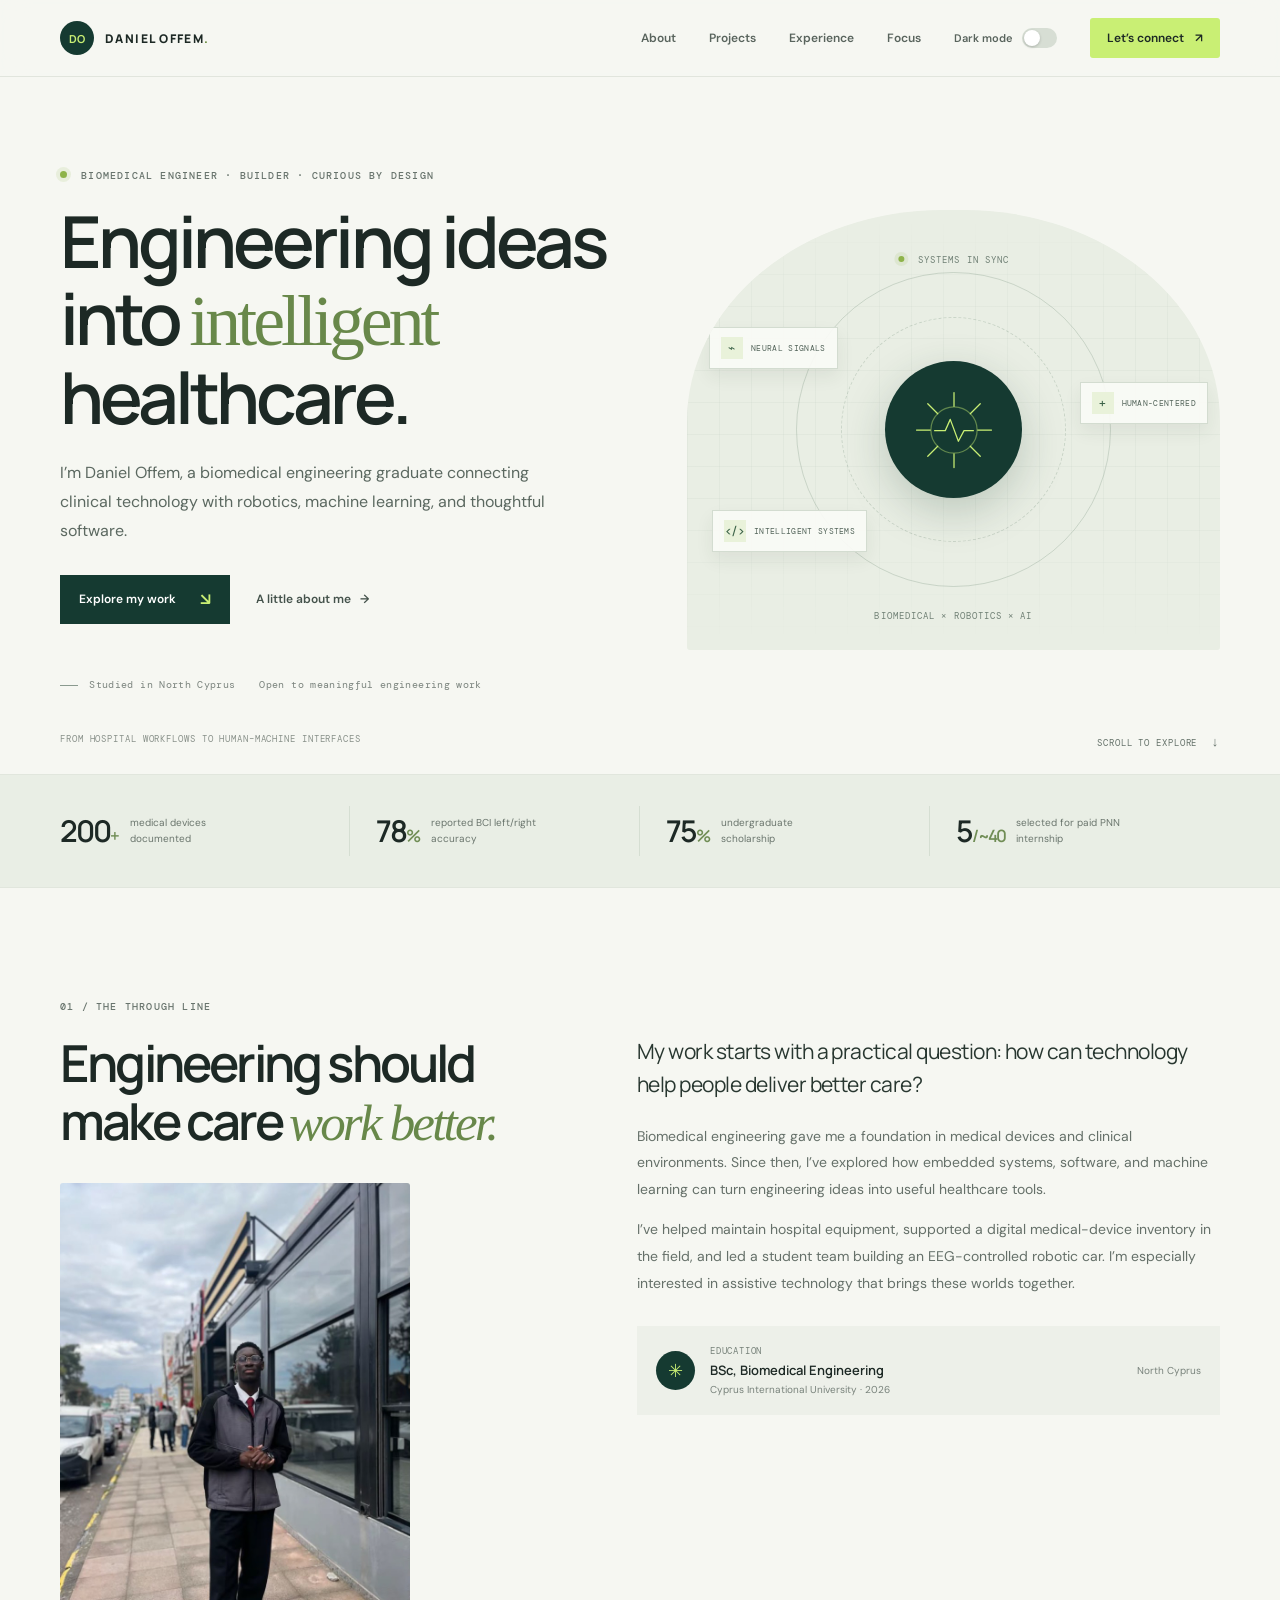
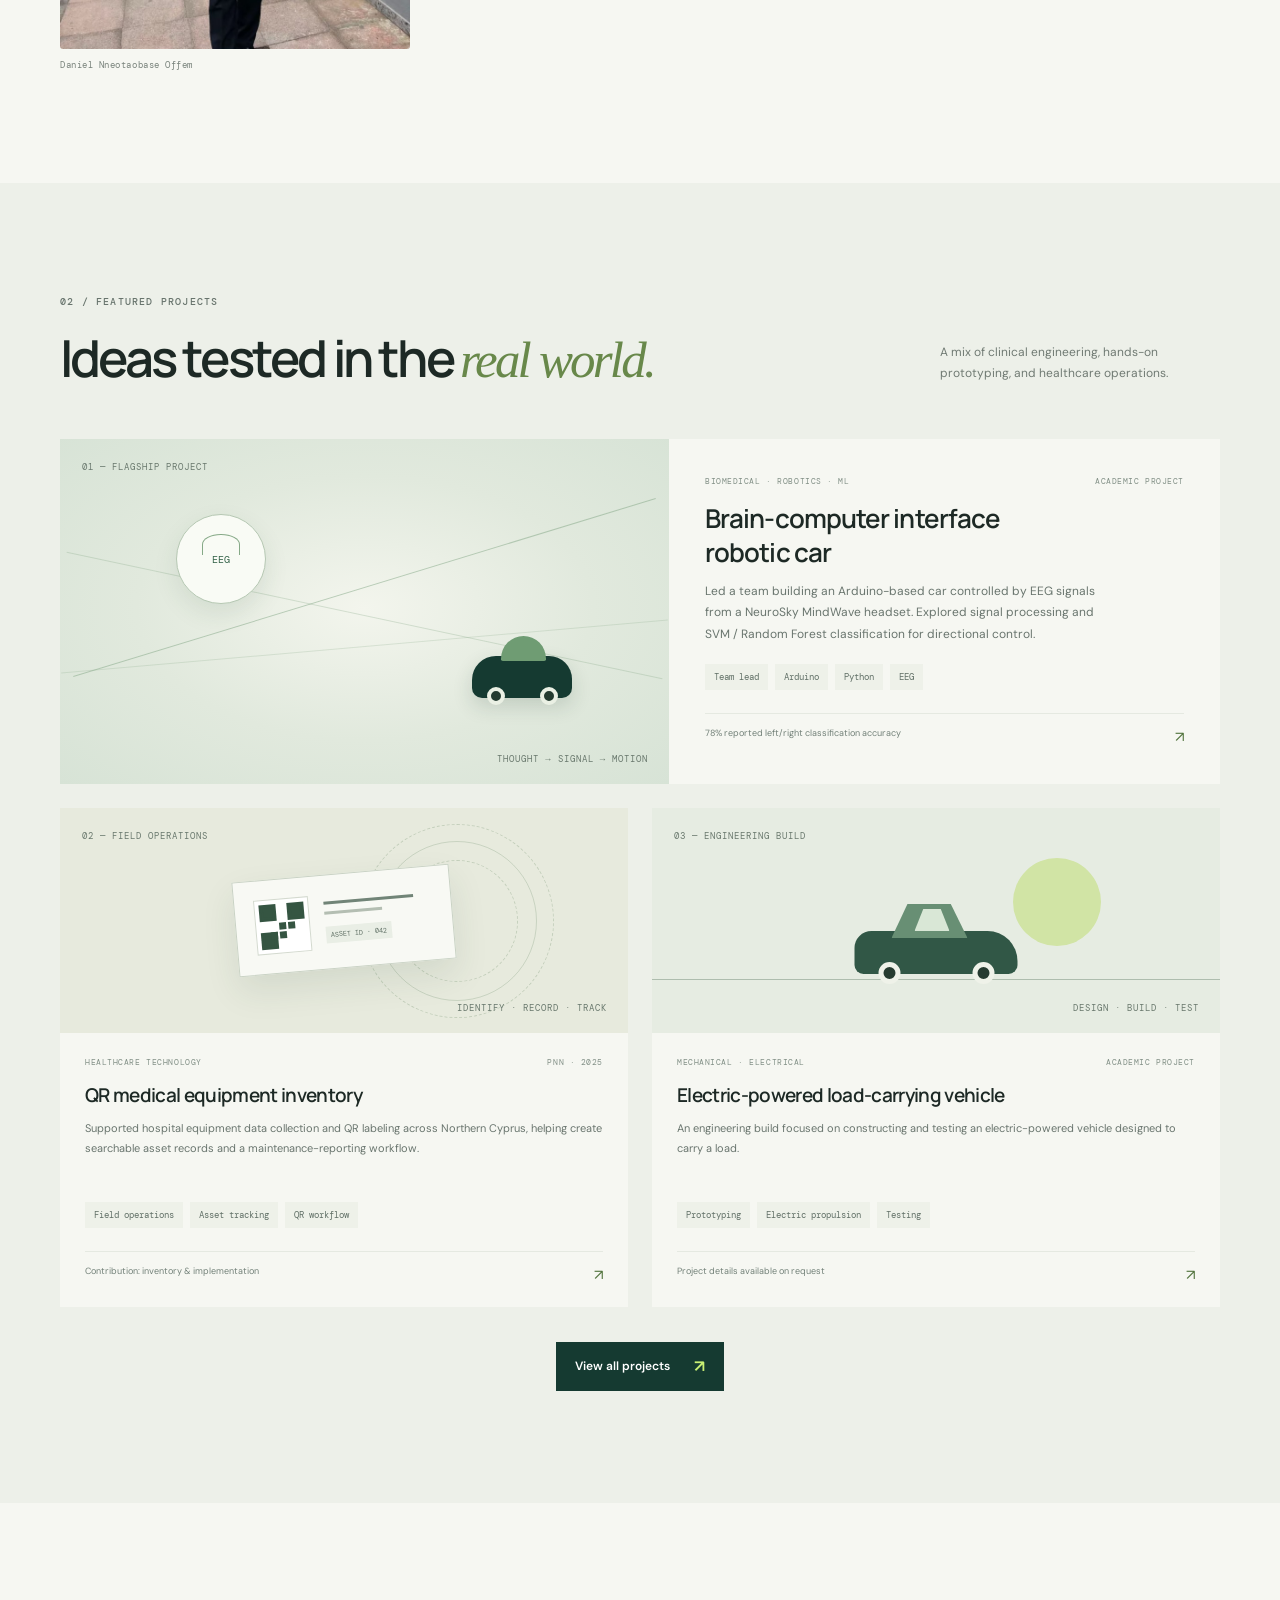
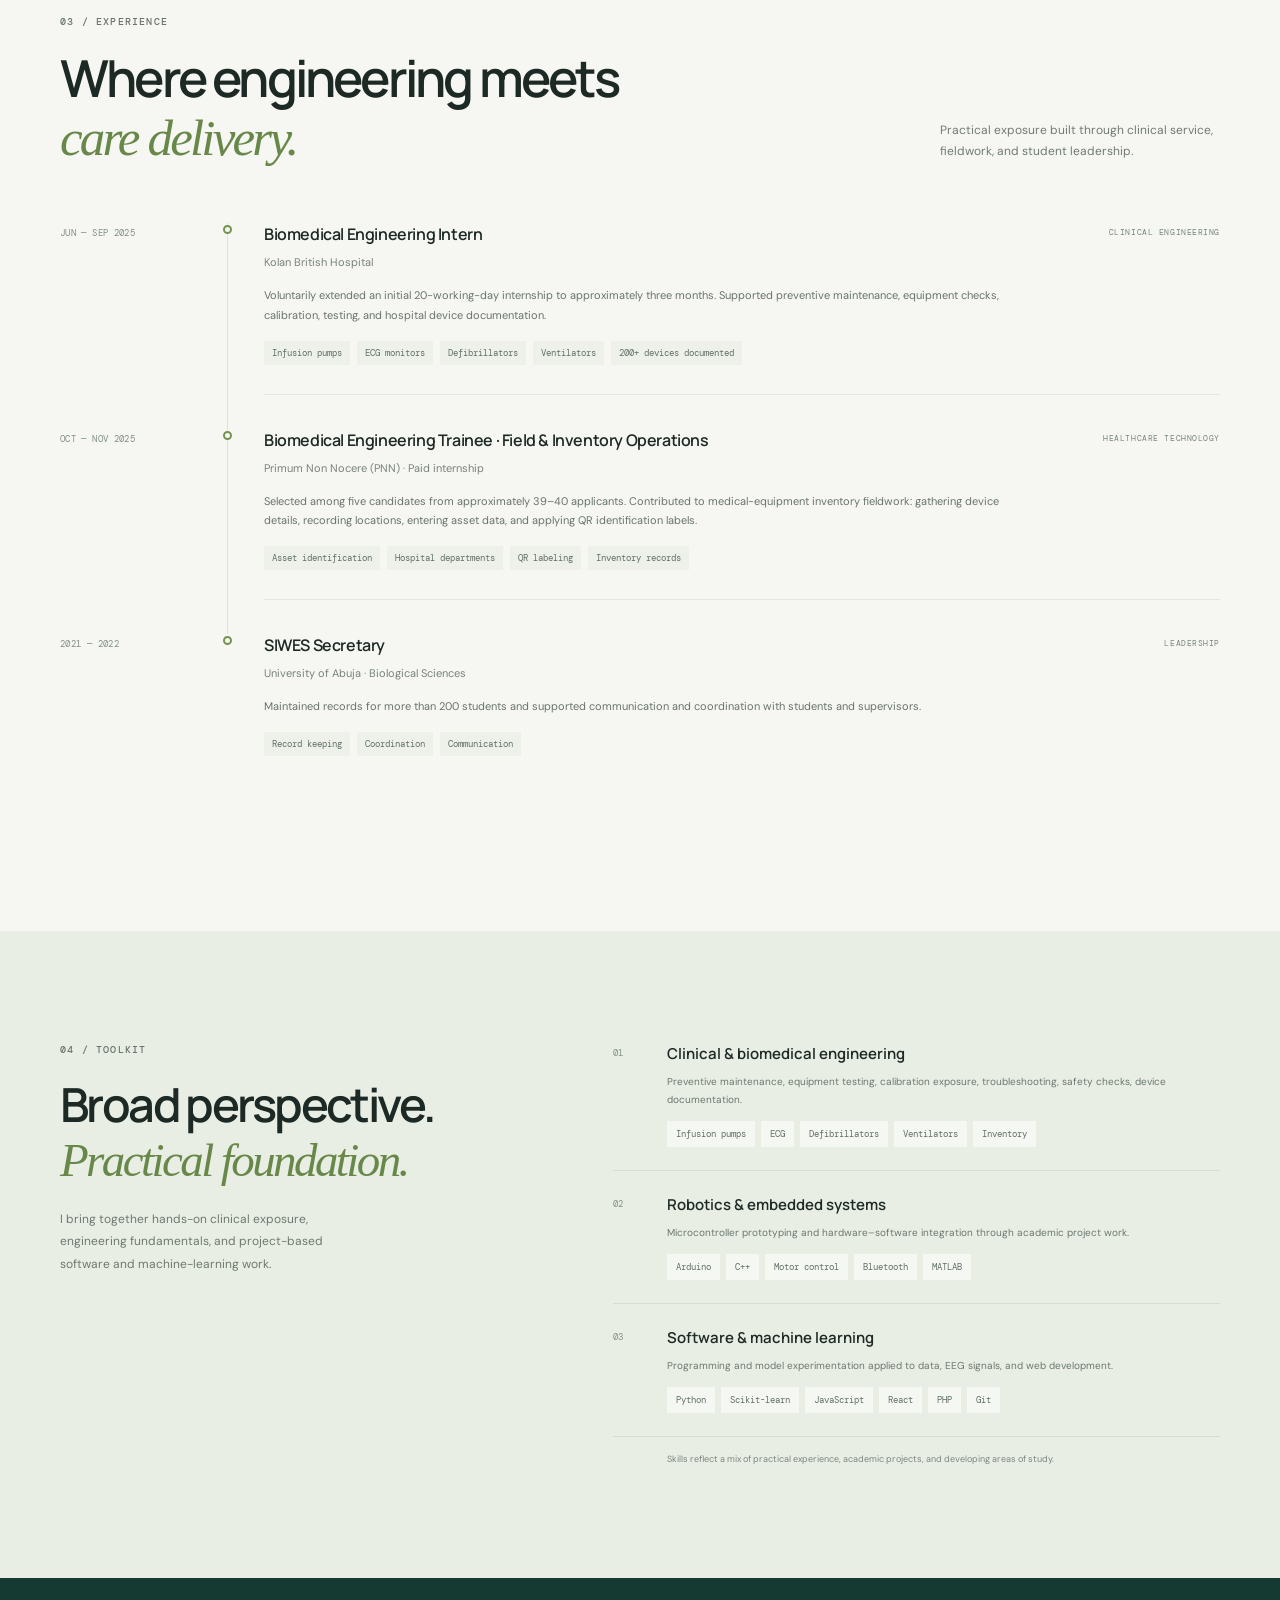
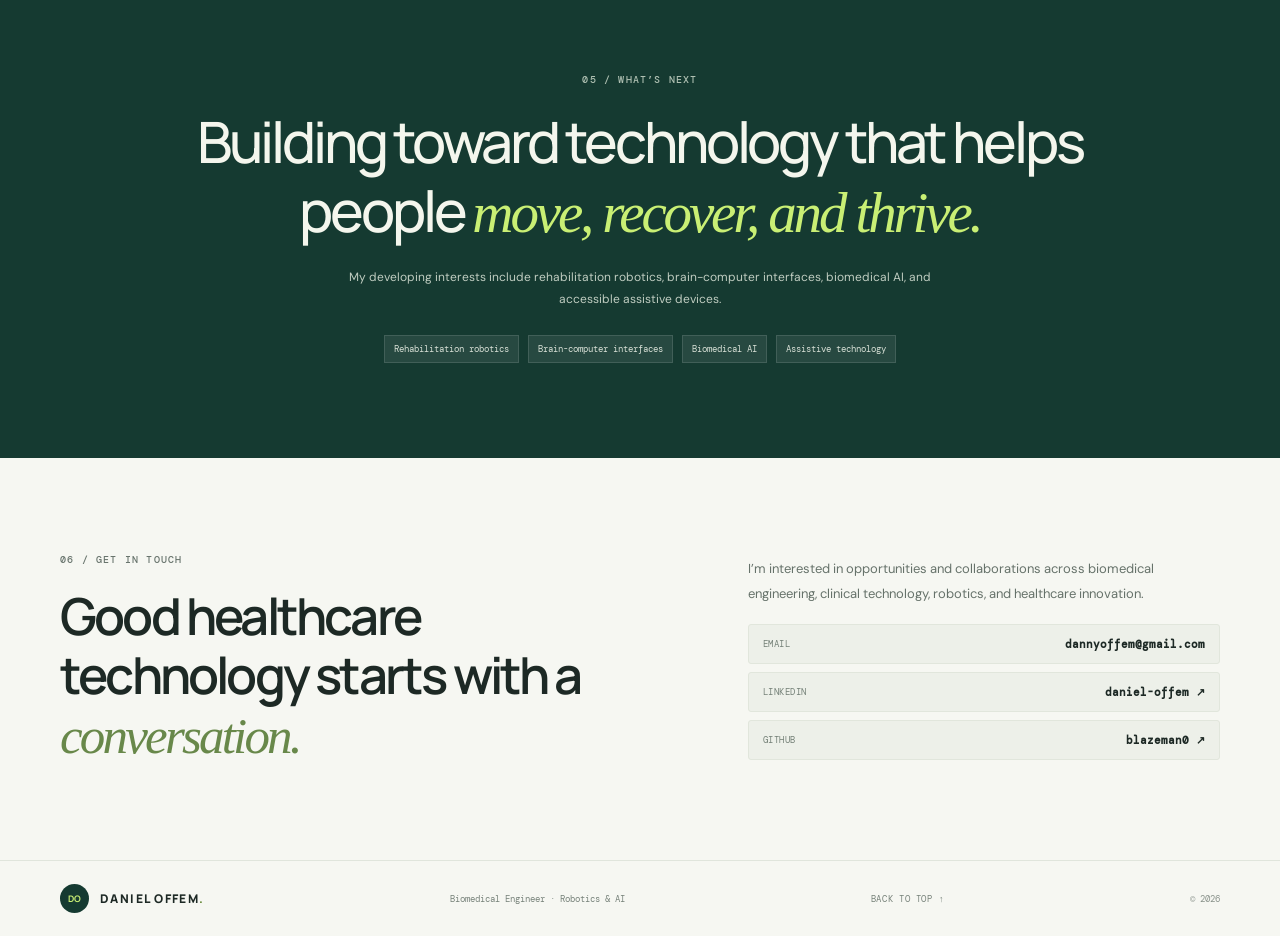
==== commit 941bd2d5: "added personal info" ====
--- a/index.html
+++ b/index.html
@@ -308,7 +308,20 @@
           </div>
           <div class="contact-copy">
             <p>I’m interested in opportunities and collaborations across biomedical engineering, clinical technology, robotics, and healthcare innovation.</p>
-            <p class="contact-note">Professional email and profile links can be added when you’re ready to share them.</p>
+            <div class="contact-links" aria-label="Professional profiles">
+              <a href="mailto:dannyoffem@gmail.com">
+                <span>Email</span>
+                <strong>dannyoffem@gmail.com</strong>
+              </a>
+              <a href="https://www.linkedin.com/in/daniel-offem/" target="_blank" rel="noopener noreferrer">
+                <span>LinkedIn</span>
+                <strong>daniel-offem ↗</strong>
+              </a>
+              <a href="https://github.com/blazeman0" target="_blank" rel="noopener noreferrer">
+                <span>GitHub</span>
+                <strong>blazeman0 ↗</strong>
+              </a>
+            </div>
           </div>
         </div>
       </section>
--- a/styles.css
+++ b/styles.css
@@ -192,11 +192,17 @@
 .contact-inner h2 { max-width: 610px; }
 .contact-copy { padding-bottom: 5px; }
 .contact-copy > p:first-child { color: #66726a; font-size: 13px; line-height: 1.9; }
-.contact-copy .contact-note { margin: 0; padding: 12px 14px; background: #edf0e9; color: #748077; font: 10px/1.6 "DM Mono", monospace; }
+.contact-links { display: grid; gap: 8px; margin-top: 18px; }
+.contact-links a { display: flex; align-items: center; justify-content: space-between; gap: 16px; padding: 12px 14px; background: #edf0e9; border: 1px solid #e1e6dc; border-radius: 3px; transition: background .18s ease, border-color .18s ease; }
+.contact-links a:hover { background: #e5ebdc; border-color: #cad6c0; }
+.contact-links span { color: #748077; font: 9px "DM Mono", monospace; letter-spacing: .06em; text-transform: uppercase; }
+.contact-links strong { color: var(--ink); font: 600 11px "DM Mono", monospace; }
 .site-footer { padding: 23px 0; border-top: 1px solid #e0e5dc; }
 .footer-inner { display: flex; align-items: center; justify-content: space-between; gap: 20px; color: #77827a; font: 9px "DM Mono", monospace; }
 .footer-brand { color: var(--ink); font-family: var(--display); }
 .footer-brand .brand-mark { width: 29px; height: 29px; font-size: 9px; }
+.footer-links { display: flex; align-items: center; gap: 14px; }
+.footer-links a:hover { color: #668b36; }
 .footer-inner > a:last-of-type { letter-spacing: .07em; }
 .copyright { color: #8a938c; }
 
@@ -269,8 +275,11 @@
   .focus-section { padding: 76px 0; }
   .focus-section h2 { font-size: 39px; }
   .contact-inner { gap: 25px; }
+  .contact-links a { align-items: flex-start; flex-direction: column; gap: 5px; }
+  .contact-links strong { overflow-wrap: anywhere; }
   .footer-inner { flex-wrap: wrap; justify-content: space-between; }
   .footer-inner > span:nth-child(2) { display: none; }
+  .footer-links { order: 3; width: 100%; flex-wrap: wrap; }
 }
 @media (prefers-reduced-motion: reduce) {
   *, *::before, *::after { scroll-behavior: auto !important; animation-duration: .01ms !important; animation-iteration-count: 1 !important; transition-duration: .01ms !important; }
@@ -449,6 +458,10 @@
 html[data-theme="dark"] .capability-note { color: #aab7ad; }
 html[data-theme="dark"] .focus-section { background: #0c2118; }
 html[data-theme="dark"] .contact-copy .contact-note { background: #202c24; color: #b5c0b6; }
+html[data-theme="dark"] .contact-links a { background: #202c24; border-color: #344239; }
+html[data-theme="dark"] .contact-links a:hover { background: #29372d; border-color: #526453; }
+html[data-theme="dark"] .contact-links strong { color: #e5ebe5; }
+html[data-theme="dark"] .contact-links span { color: #b5c0b6; }
 html[data-theme="dark"] .site-footer { border-color: #344239; }
 html[data-theme="dark"] .footer-inner { color: #a7b3aa; }
 html[data-theme="dark"] .projects-hero { background: radial-gradient(ellipse at 87% 24%, #25352a 0, transparent 38%), var(--paper); }
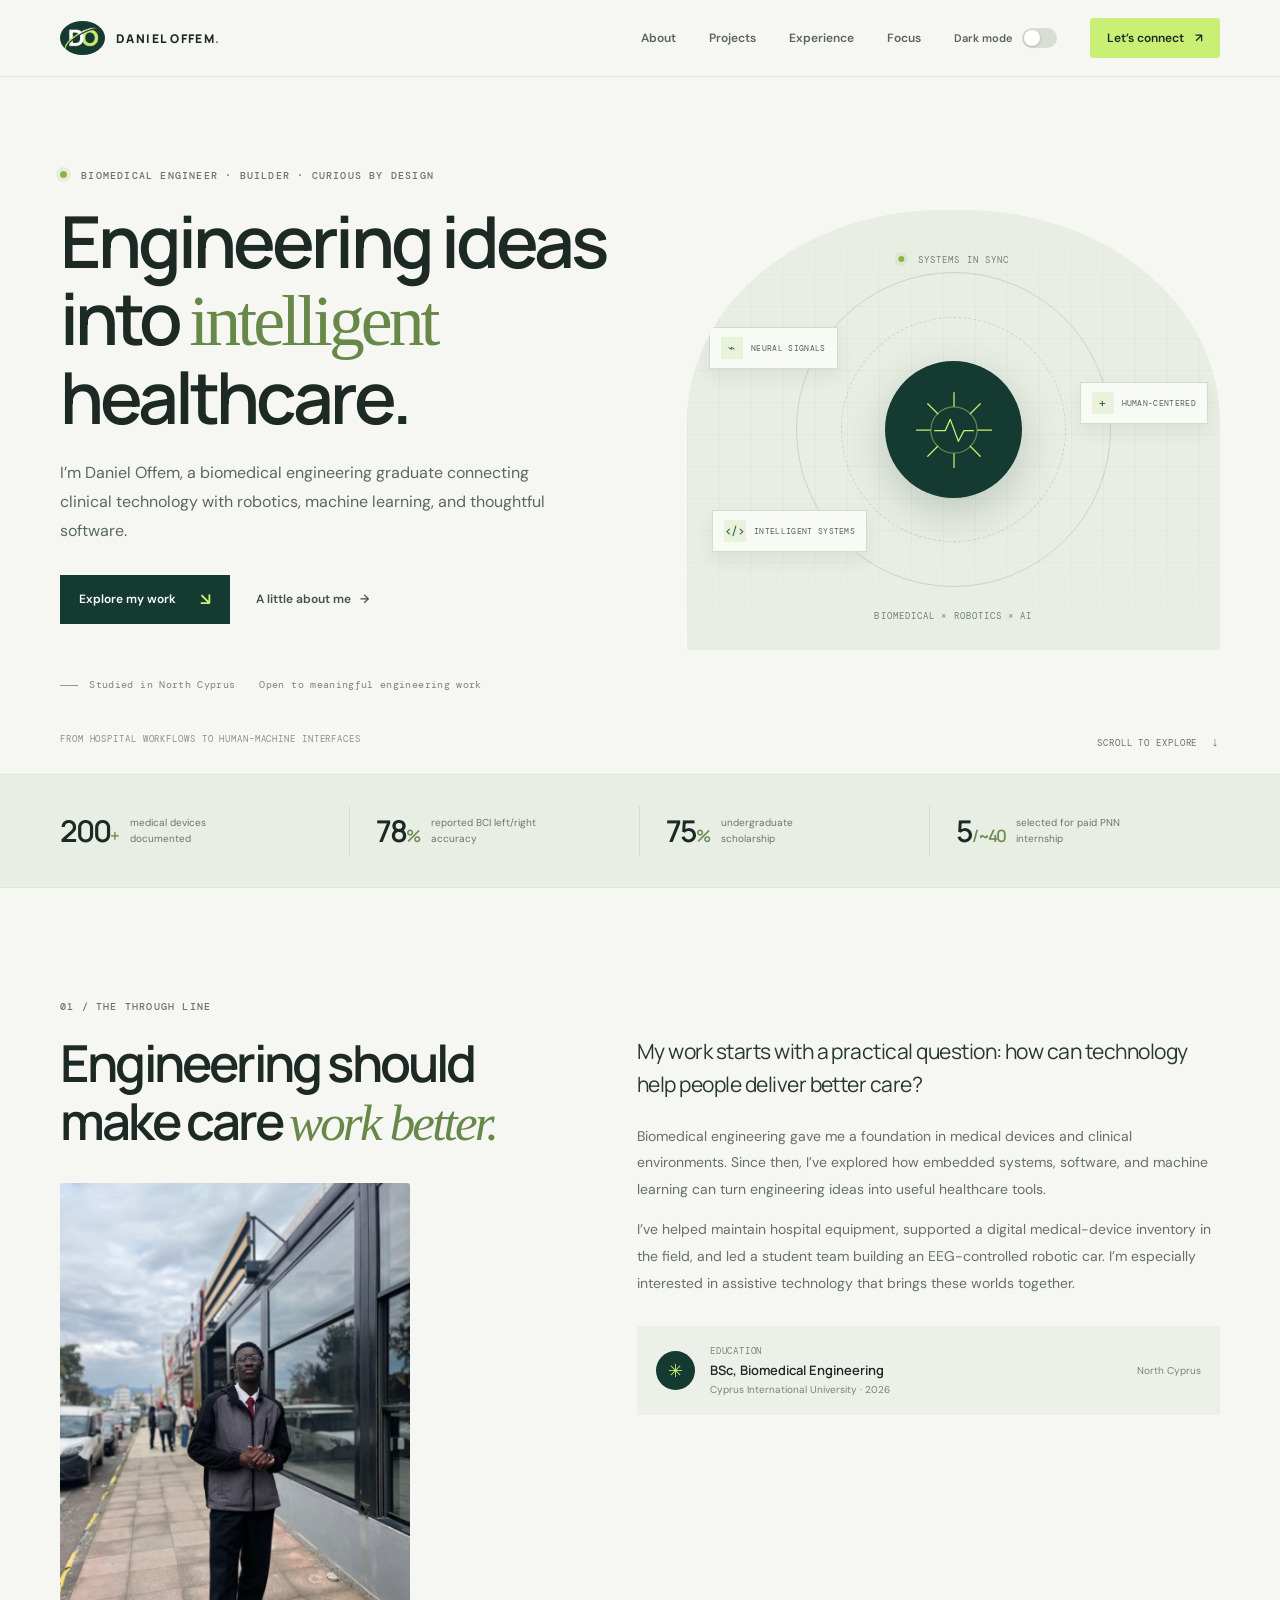
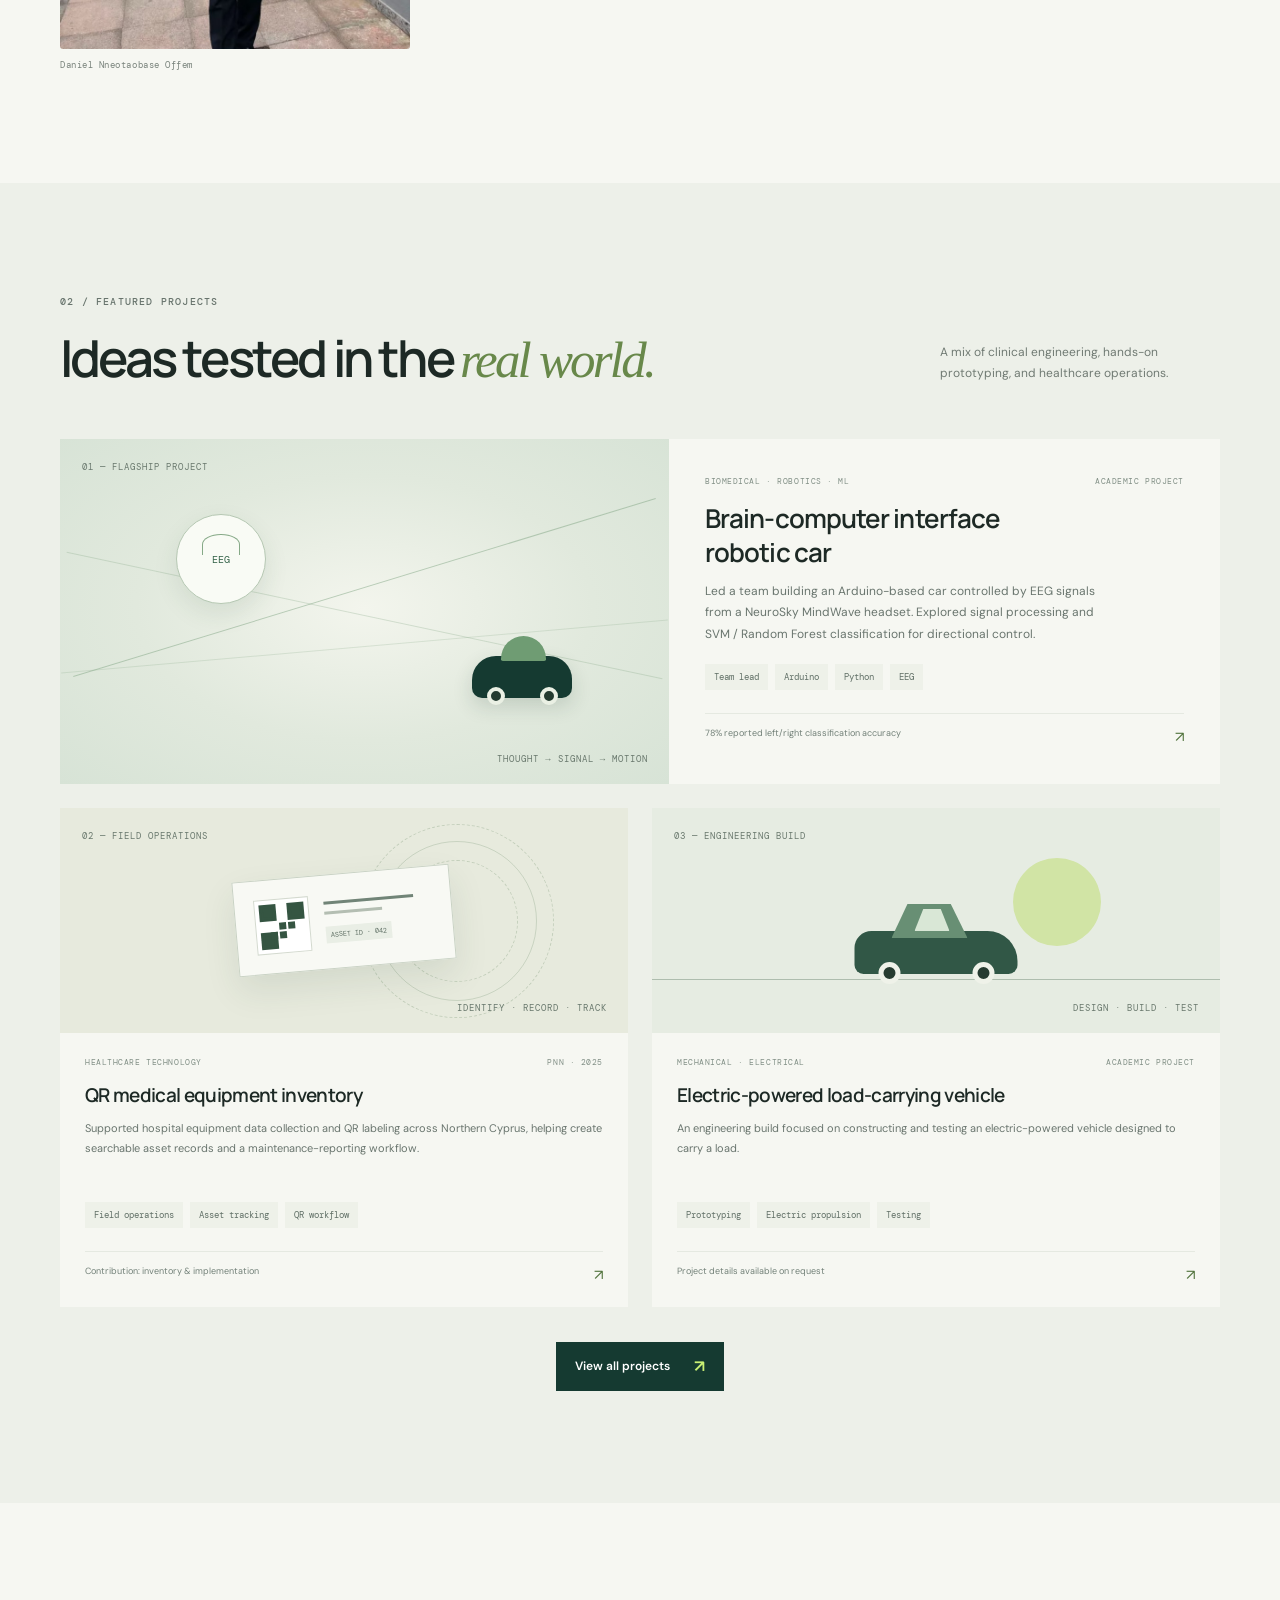
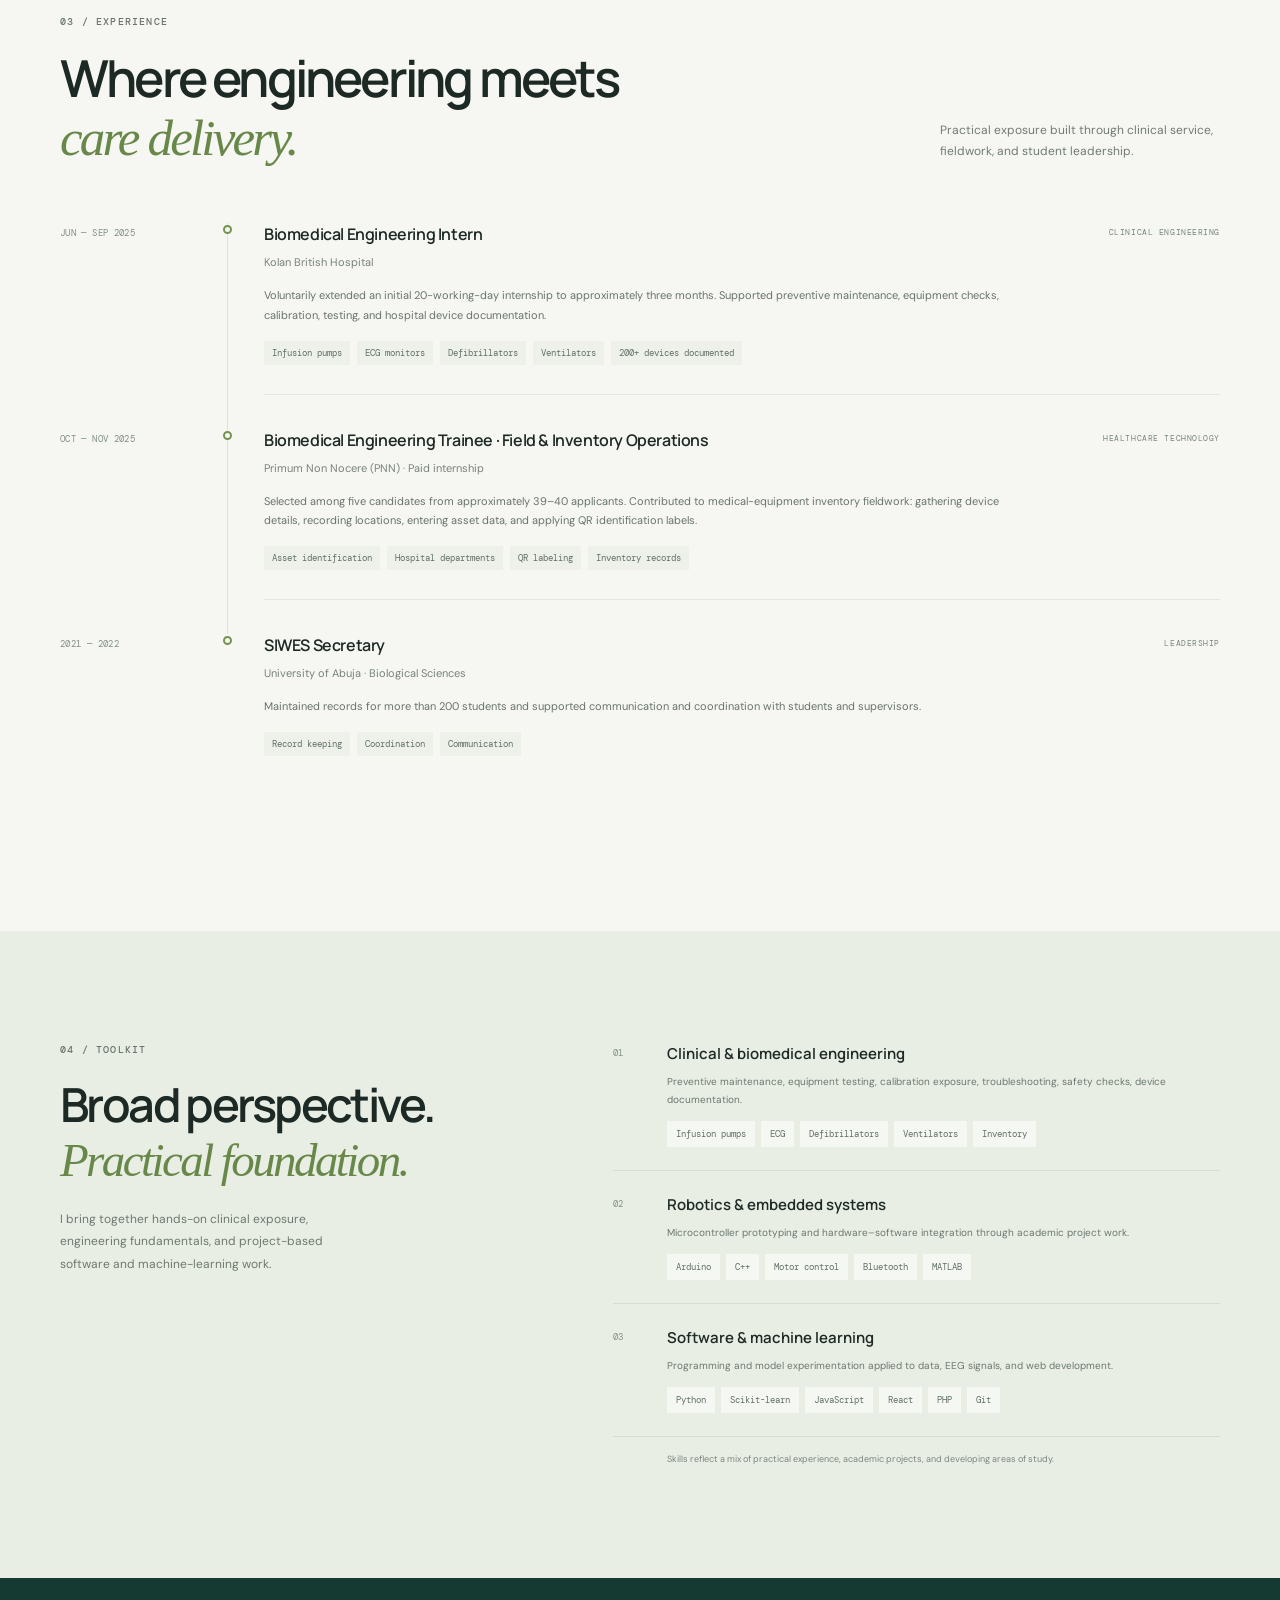
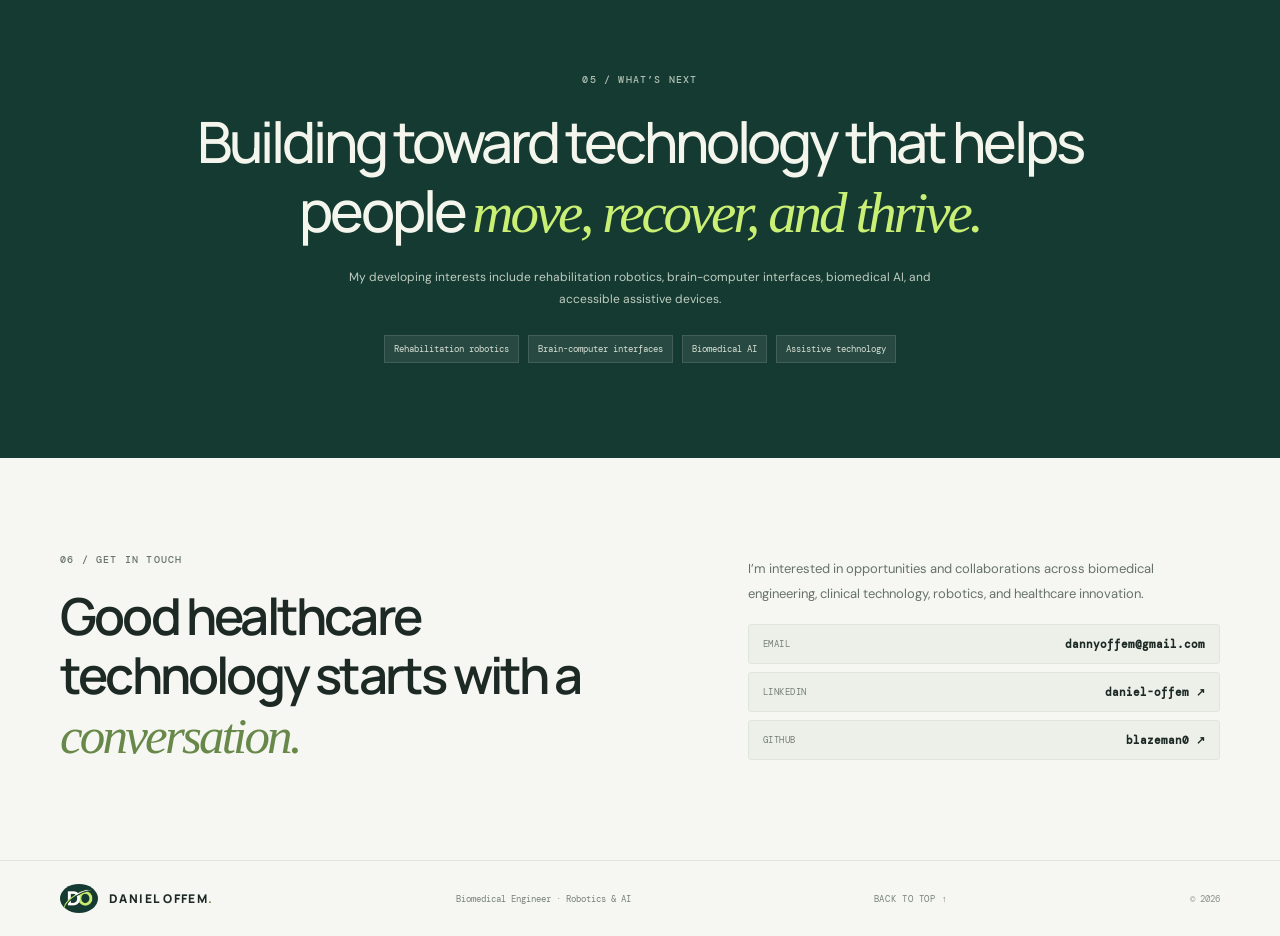
==== commit 796ec9b8: "Added logo" ====
--- a/index.html
+++ b/index.html
@@ -23,7 +23,7 @@
     <header class="site-header">
       <nav class="nav container" aria-label="Main navigation">
         <a class="brand" href="index.html#home" aria-label="Daniel Offem, home">
-          <span class="brand-mark">DO</span>
+          <img class="brand-mark" src="images/do-logo.png" alt="DO" />
           <span>DANIEL OFFEM<span class="brand-dot">.</span></span>
         </a>
         <button class="menu-toggle" type="button" aria-expanded="false" aria-controls="nav-links">
@@ -329,7 +329,7 @@
 
     <footer class="site-footer">
       <div class="container footer-inner">
-        <a class="brand footer-brand" href="index.html#home"><span class="brand-mark">DO</span><span>DANIEL OFFEM<span class="brand-dot">.</span></span></a>
+        <a class="brand footer-brand" href="index.html#home"><img class="brand-mark" src="images/do-logo.png" alt="DO" /><span>DANIEL OFFEM<span class="brand-dot">.</span></span></a>
         <span>Biomedical Engineer · Robotics &amp; AI</span>
         <a href="index.html#home">BACK TO TOP ↑</a>
         <span class="copyright">© <span id="year">2026</span></span>
--- a/styles.css
+++ b/styles.css
@@ -24,7 +24,7 @@
 .site-header { position: sticky; top: 0; z-index: 10; background: rgba(246, 247, 242, .91); border-bottom: 1px solid rgba(220, 225, 216, .78); backdrop-filter: blur(14px); }
 .nav { height: 76px; display: flex; align-items: center; justify-content: space-between; }
 .brand { display: inline-flex; align-items: center; gap: 11px; font: 800 12px var(--display); letter-spacing: .12em; }
-.brand-mark { width: 34px; height: 34px; display: grid; place-items: center; background: var(--deep-green); color: var(--green); border-radius: 50%; font: 700 11px var(--display); letter-spacing: -.04em; }
+.brand-mark { display: block; width: 45px; height: 34px; object-fit: contain; border-radius: 50%; }
 .brand-dot { color: #638735; }
 .nav-links { display: flex; align-items: center; gap: 33px; color: #59645d; font-size: 12px; font-weight: 600; }
 .nav-links > a:not(.nav-cta):hover, .text-link:hover { color: #668b36; }
@@ -200,7 +200,7 @@
 .site-footer { padding: 23px 0; border-top: 1px solid #e0e5dc; }
 .footer-inner { display: flex; align-items: center; justify-content: space-between; gap: 20px; color: #77827a; font: 9px "DM Mono", monospace; }
 .footer-brand { color: var(--ink); font-family: var(--display); }
-.footer-brand .brand-mark { width: 29px; height: 29px; font-size: 9px; }
+.footer-brand .brand-mark { width: 38px; height: 29px; }
 .footer-links { display: flex; align-items: center; gap: 14px; }
 .footer-links a:hover { color: #668b36; }
 .footer-inner > a:last-of-type { letter-spacing: .07em; }
